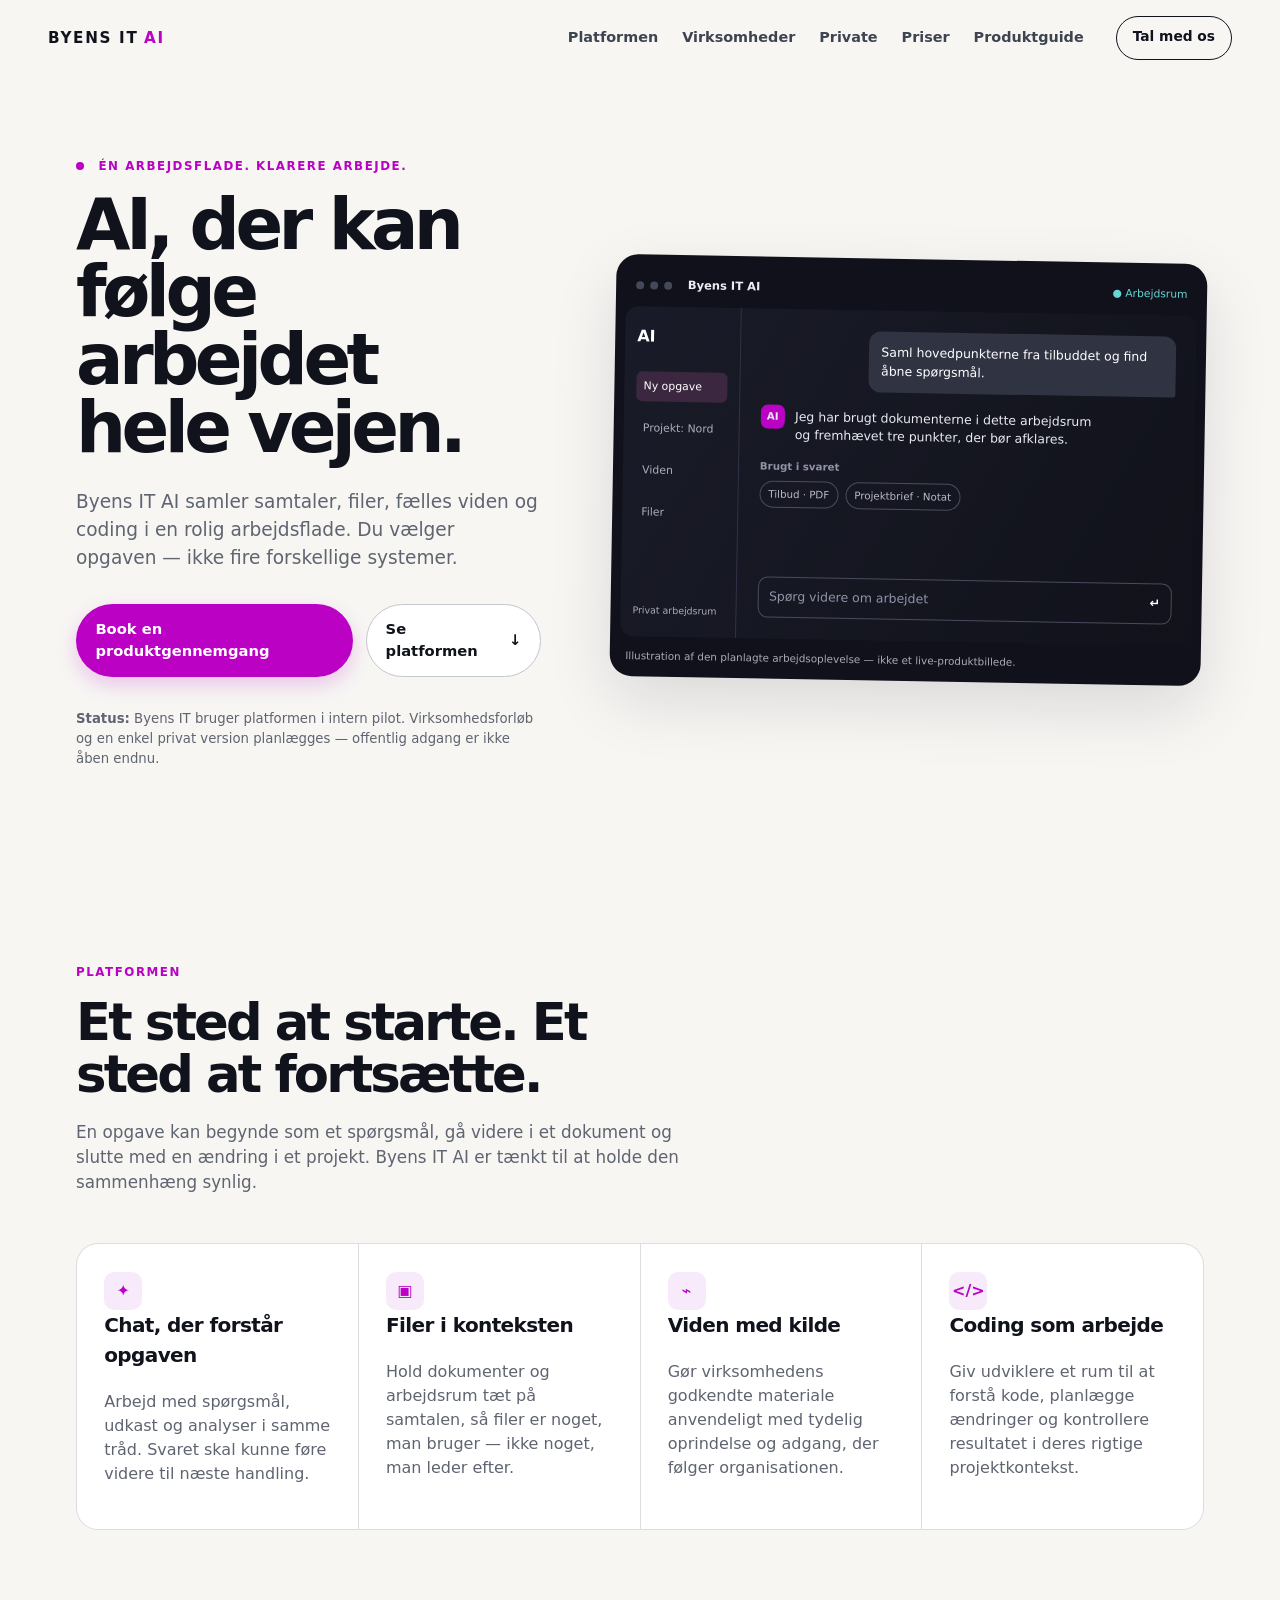
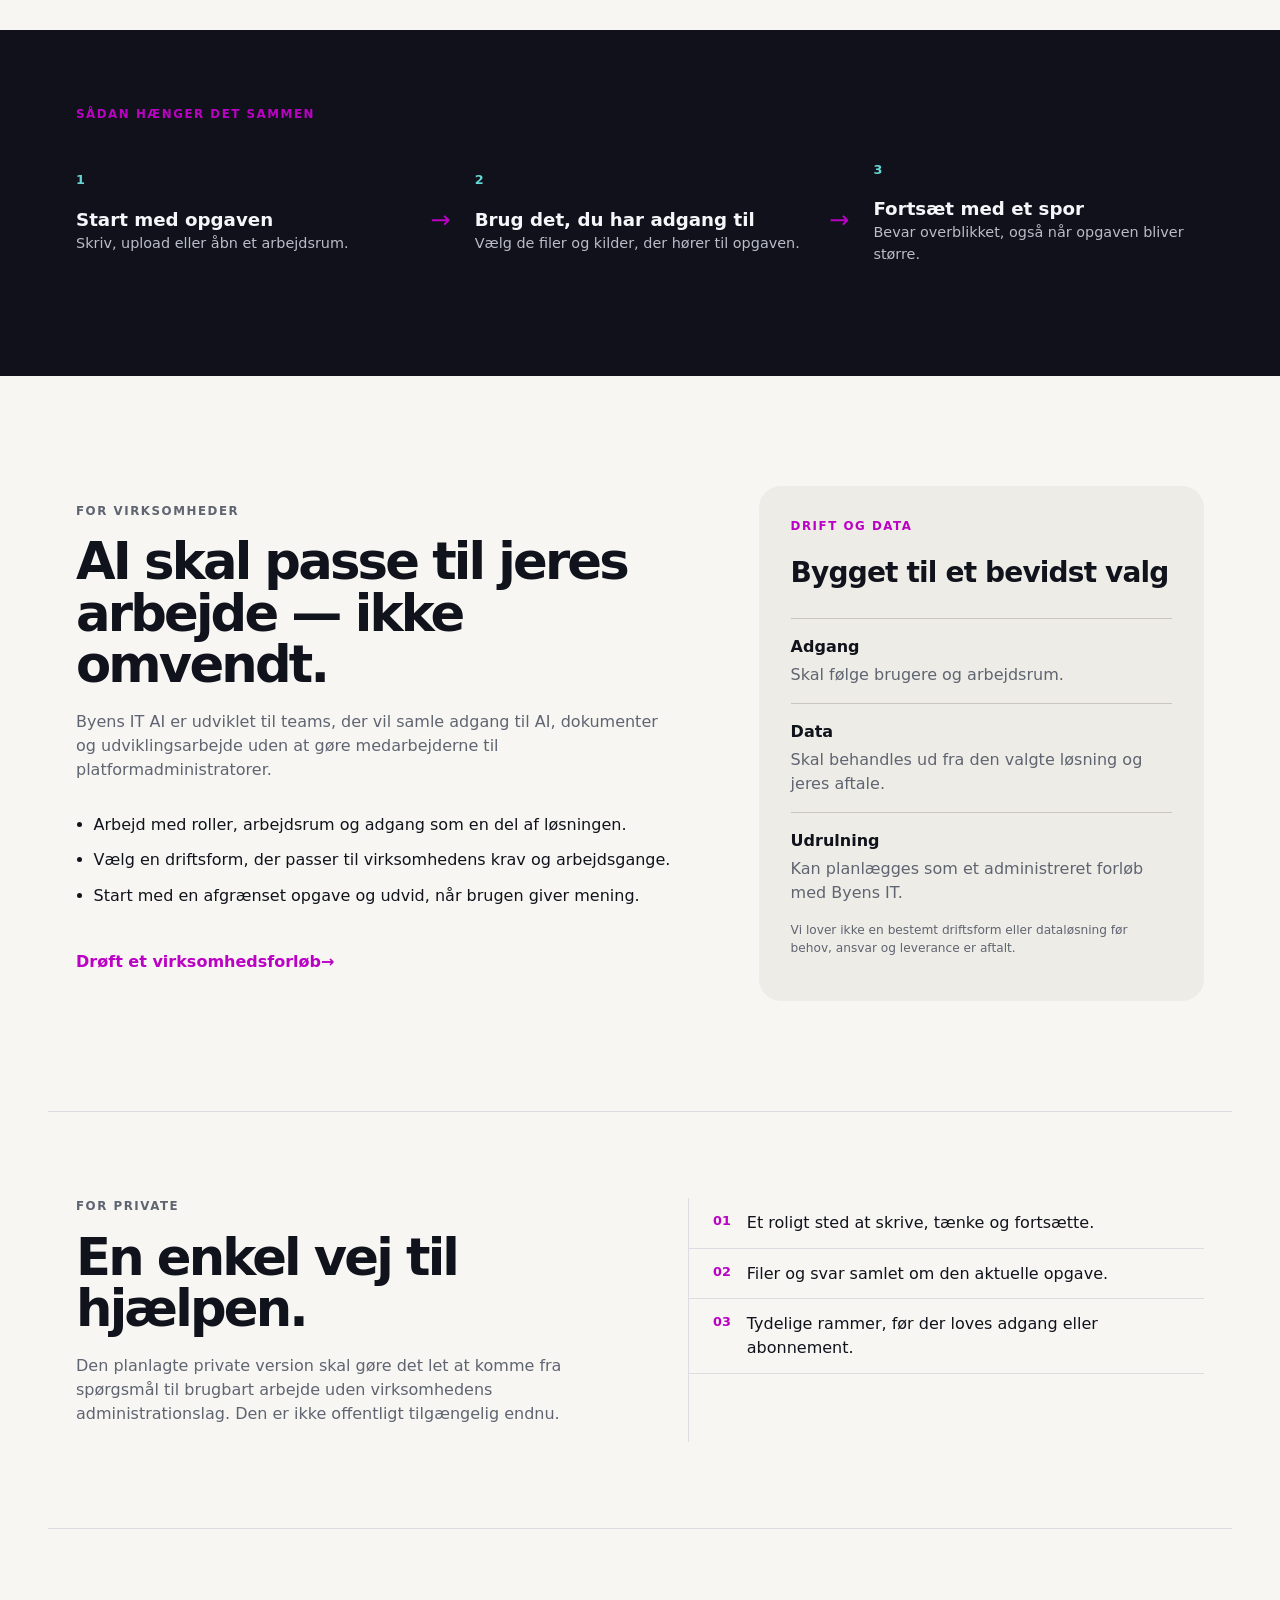
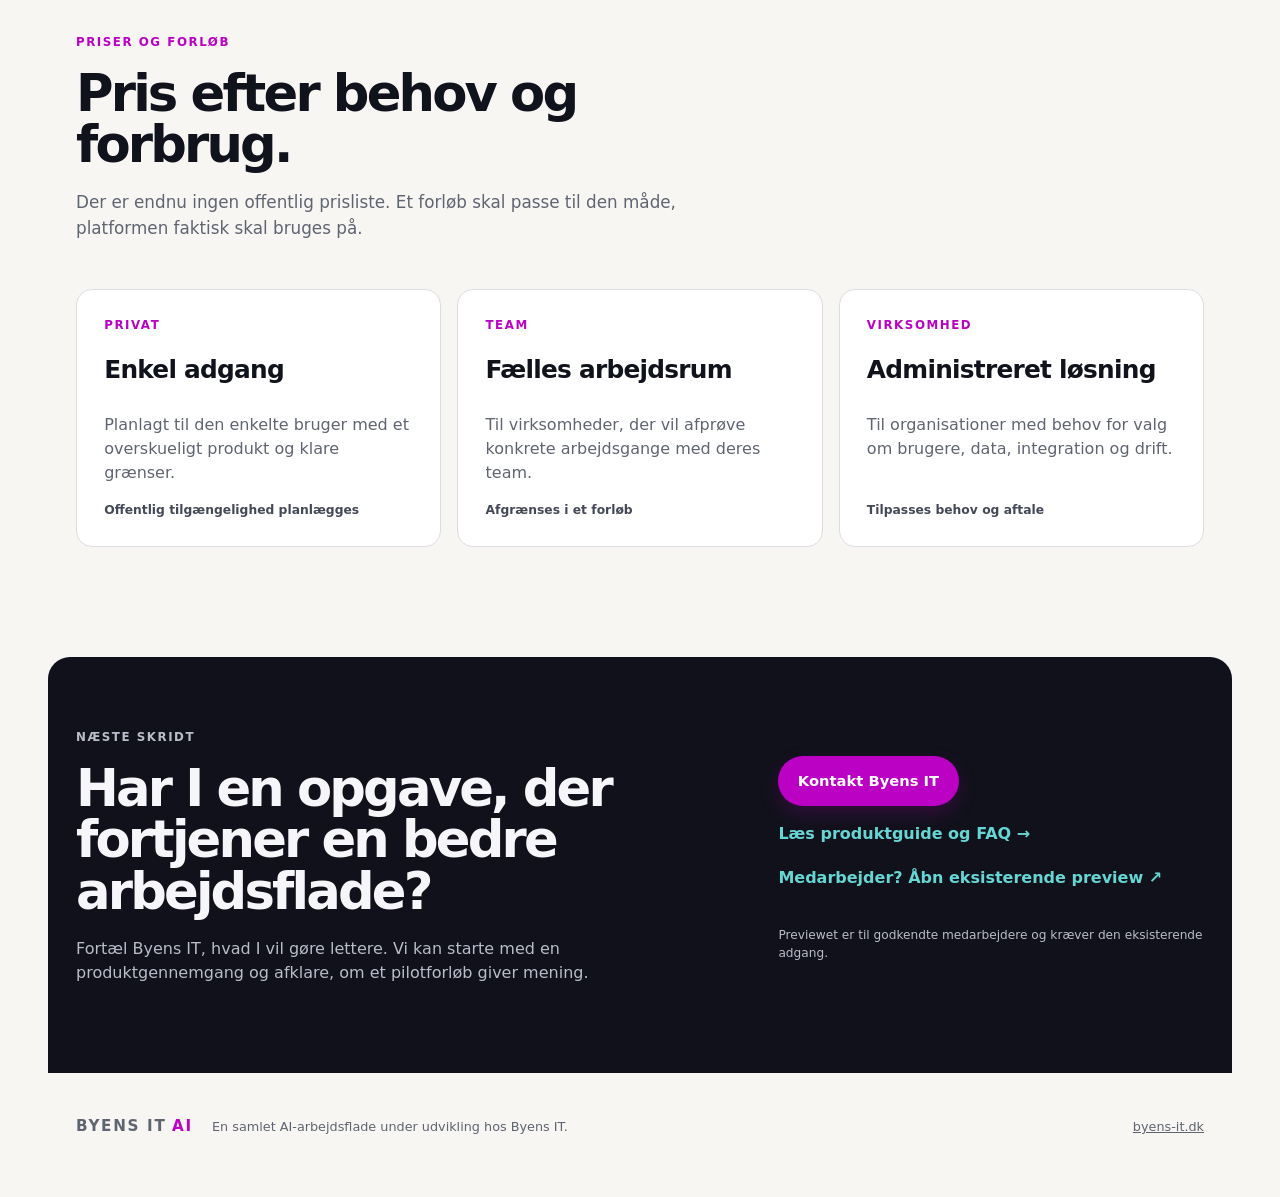
==== index.html @ c6c36b8c "Tilføj produktwebsite og offentlig dokumentation" ====
<!doctype html>
<html lang="da" class="no-js">
  <head>
    <meta charset="UTF-8">
    <meta name="viewport" content="width=device-width, initial-scale=1.0">
    <meta name="description" content="Byens IT AI samler chat, filer, viden og coding i én overskuelig arbejdsflade.">
    <title>Byens IT AI — arbejdsfladen for virksomhedens viden</title>
    <link rel="stylesheet" href="styles.css">
    <link rel="stylesheet" href="accessibility.css">
  </head>
  <body>
    <a class="skip-link" href="#indhold">Spring til indhold</a>
    <header class="site-header">
      <a class="brand" href="#top" aria-label="Byens IT AI forside"><span>BYENS IT</span><b>AI</b></a>
      <button class="menu-toggle" type="button" aria-expanded="false" aria-controls="navigation">Menu</button>
      <nav id="navigation" aria-label="Hovednavigation">
        <a href="#platform">Platformen</a>
        <a href="#for-virksomheder">Virksomheder</a>
        <a href="#for-private">Private</a>
        <a href="#priser">Priser</a>
        <a href="docs.html">Produktguide</a>
      </nav>
      <a class="header-action" href="#kontakt">Tal med os</a>
    </header>

    <main id="indhold">
      <section id="top" class="hero section-wrap">
        <div class="hero-copy">
          <p class="eyebrow"><span></span> Én arbejdsflade. Klarere arbejde.</p>
          <h1>AI, der kan følge arbejdet hele vejen.</h1>
          <p class="lede">Byens IT AI samler samtaler, filer, fælles viden og coding i en rolig arbejdsflade. Du vælger opgaven — ikke fire forskellige systemer.</p>
          <div class="hero-actions">
            <a class="button primary" href="#kontakt">Book en produktgennemgang</a>
            <a class="button secondary" href="#platform">Se platformen <span aria-hidden="true">↓</span></a>
          </div>
          <p class="availability"><strong>Status:</strong> Byens IT bruger platformen i intern pilot. Virksomhedsforløb og en enkel privat version planlægges — offentlig adgang er ikke åben endnu.</p>
        </div>
        <div class="workspace-illustration" aria-label="Illustration af Byens IT AI arbejdsfladen" role="img">
          <div class="window-bar"><span></span><span></span><span></span><b>Byens IT AI</b><i>● Arbejdsrum</i></div>
          <div class="workspace-body">
            <aside><strong>AI</strong><a class="active">Ny opgave</a><a>Projekt: Nord</a><a>Viden</a><a>Filer</a><small>Privat arbejdsrum</small></aside>
            <div class="conversation">
              <p class="prompt">Saml hovedpunkterne fra tilbuddet og find åbne spørgsmål.</p>
              <div class="answer"><span>AI</span><p>Jeg har brugt dokumenterne i dette arbejdsrum og fremhævet tre punkter, der bør afklares.</p></div>
              <div class="sources"><b>Brugt i svaret</b><a>Tilbud · PDF</a><a>Projektbrief · Notat</a></div>
              <div class="composer">Spørg videre om arbejdet <b>↵</b></div>
            </div>
          </div>
          <p class="illustration-label">Illustration af den planlagte arbejdsoplevelse — ikke et live-produktbillede.</p>
        </div>
      </section>

      <section id="platform" class="platform section-wrap">
        <div class="section-intro"><p class="eyebrow">Platformen</p><h2>Et sted at starte. Et sted at fortsætte.</h2><p>En opgave kan begynde som et spørgsmål, gå videre i et dokument og slutte med en ændring i et projekt. Byens IT AI er tænkt til at holde den sammenhæng synlig.</p></div>
        <div class="capability-grid">
          <article><span class="capability-icon" aria-hidden="true">✦</span><h3>Chat, der forstår opgaven</h3><p>Arbejd med spørgsmål, udkast og analyser i samme tråd. Svaret skal kunne føre videre til næste handling.</p></article>
          <article><span class="capability-icon" aria-hidden="true">▣</span><h3>Filer i konteksten</h3><p>Hold dokumenter og arbejdsrum tæt på samtalen, så filer er noget, man bruger — ikke noget, man leder efter.</p></article>
          <article><span class="capability-icon" aria-hidden="true">⌁</span><h3>Viden med kilde</h3><p>Gør virksomhedens godkendte materiale anvendeligt med tydelig oprindelse og adgang, der følger organisationen.</p></article>
          <article><span class="capability-icon" aria-hidden="true">&lt;/&gt;</span><h3>Coding som arbejde</h3><p>Giv udviklere et rum til at forstå kode, planlægge ændringer og kontrollere resultatet i deres rigtige projektkontekst.</p></article>
        </div>
      </section>

      <section class="flow-band"><div class="section-wrap"><p class="eyebrow">Sådan hænger det sammen</p><div class="flow"><div><b>1</b><strong>Start med opgaven</strong><p>Skriv, upload eller åbn et arbejdsrum.</p></div><span aria-hidden="true">→</span><div><b>2</b><strong>Brug det, du har adgang til</strong><p>Vælg de filer og kilder, der hører til opgaven.</p></div><span aria-hidden="true">→</span><div><b>3</b><strong>Fortsæt med et spor</strong><p>Bevar overblikket, også når opgaven bliver større.</p></div></div></div></section>

      <section id="for-virksomheder" class="audience section-wrap">
        <div class="audience-copy"><p class="eyebrow">For virksomheder</p><h2>AI skal passe til jeres arbejde — ikke omvendt.</h2><p>Byens IT AI er udviklet til teams, der vil samle adgang til AI, dokumenter og udviklingsarbejde uden at gøre medarbejderne til platformadministratorer.</p><ul><li>Arbejd med roller, arbejdsrum og adgang som en del af løsningen.</li><li>Vælg en driftsform, der passer til virksomhedens krav og arbejdsgange.</li><li>Start med en afgrænset opgave og udvid, når brugen giver mening.</li></ul><a class="text-link" href="#kontakt">Drøft et virksomhedsforløb <span aria-hidden="true">→</span></a></div>
        <aside class="deployment-card"><p class="card-label">Drift og data</p><h3>Bygget til et bevidst valg</h3><dl><div><dt>Adgang</dt><dd>Skal følge brugere og arbejdsrum.</dd></div><div><dt>Data</dt><dd>Skal behandles ud fra den valgte løsning og jeres aftale.</dd></div><div><dt>Udrulning</dt><dd>Kan planlægges som et administreret forløb med Byens IT.</dd></div></dl><p class="small-print">Vi lover ikke en bestemt driftsform eller dataløsning før behov, ansvar og leverance er aftalt.</p></aside>
      </section>

      <section id="for-private" class="consumer section-wrap"><div><p class="eyebrow">For private</p><h2>En enkel vej til hjælpen.</h2><p>Den planlagte private version skal gøre det let at komme fra spørgsmål til brugbart arbejde uden virksomhedens administrationslag. Den er ikke offentligt tilgængelig endnu.</p></div><div class="consumer-points"><div><b>01</b><p>Et roligt sted at skrive, tænke og fortsætte.</p></div><div><b>02</b><p>Filer og svar samlet om den aktuelle opgave.</p></div><div><b>03</b><p>Tydelige rammer, før der loves adgang eller abonnement.</p></div></div></section>

      <section id="priser" class="pricing section-wrap"><div class="section-intro"><p class="eyebrow">Priser og forløb</p><h2>Pris efter behov og forbrug.</h2><p>Der er endnu ingen offentlig prisliste. Et forløb skal passe til den måde, platformen faktisk skal bruges på.</p></div><div class="price-grid"><article><p class="card-label">Privat</p><h3>Enkel adgang</h3><p>Planlagt til den enkelte bruger med et overskueligt produkt og klare grænser.</p><span>Offentlig tilgængelighed planlægges</span></article><article><p class="card-label">Team</p><h3>Fælles arbejdsrum</h3><p>Til virksomheder, der vil afprøve konkrete arbejdsgange med deres team.</p><span>Afgrænses i et forløb</span></article><article><p class="card-label">Virksomhed</p><h3>Administreret løsning</h3><p>Til organisationer med behov for valg om brugere, data, integration og drift.</p><span>Tilpasses behov og aftale</span></article></div></section>

      <section id="kontakt" class="contact section-wrap"><div><p class="eyebrow">Næste skridt</p><h2>Har I en opgave, der fortjener en bedre arbejdsflade?</h2><p>Fortæl Byens IT, hvad I vil gøre lettere. Vi kan starte med en produktgennemgang og afklare, om et pilotforløb giver mening.</p></div><div class="contact-actions"><a class="button primary" href="https://www.byens-it.dk/kontakt/">Kontakt Byens IT</a><a class="text-link" href="docs.html">Læs produktguide og FAQ <span aria-hidden="true">→</span></a><a class="text-link" href="https://ai.byens-it.dk/v2/" rel="noreferrer">Medarbejder? Åbn eksisterende preview <span aria-hidden="true">↗</span></a><p>Previewet er til godkendte medarbejdere og kræver den eksisterende adgang.</p></div></section>
    </main>
    <footer><a class="brand" href="#top"><span>BYENS IT</span><b>AI</b></a><p>En samlet AI-arbejdsflade under udvikling hos Byens IT.</p><a href="https://byens-it.dk">byens-it.dk</a></footer>
    <script src="app.js"></script>
  </body>
</html>
---- styles.css ----
:root{--ink:#10131c;--paper:#f7f6f3;--panel:#fff;--muted:#5f6471;--line:#dcdde1;--night:#10111a;--night-soft:#1a1c29;--magenta:#ba01c4;--cyan:#66d6d4;--radius:22px;--shadow:0 24px 65px rgba(19,20,31,.12)}*{box-sizing:border-box}html{scroll-behavior:smooth}body{margin:0;background:var(--paper);color:var(--ink);font-family:Inter,ui-sans-serif,system-ui,-apple-system,BlinkMacSystemFont,"Segoe UI",sans-serif;line-height:1.5}a{color:inherit;text-decoration:none}a:focus-visible,button:focus-visible{outline:3px solid var(--magenta);outline-offset:4px}.skip-link{position:fixed;top:-5rem;left:1rem;background:#fff;padding:.7rem 1rem;z-index:10}.skip-link:focus{top:1rem}.site-header{height:76px;display:flex;align-items:center;gap:2rem;max-width:1240px;margin:auto;padding:0 28px}.brand{font-size:.95rem;letter-spacing:.11em;font-weight:800;white-space:nowrap}.brand b{color:var(--magenta);margin-left:.35rem}nav{display:flex;gap:1.5rem;margin-left:auto;font-size:.9rem;font-weight:650}nav a{color:#3e4350}nav a:hover,.text-link:hover{color:var(--magenta)}.header-action{border:1px solid var(--ink);border-radius:99px;padding:.55rem 1rem;font-size:.86rem;font-weight:700}.menu-toggle{display:none}.section-wrap{max-width:1184px;margin:0 auto;padding-left:28px;padding-right:28px}.hero{display:grid;grid-template-columns:minmax(0,.88fr) minmax(400px,1.12fr);gap:4.5rem;align-items:center;padding-top:82px;padding-bottom:94px}.eyebrow,.card-label{font-size:.74rem;font-weight:800;letter-spacing:.13em;text-transform:uppercase;color:var(--magenta);margin:0 0 1rem}.eyebrow span{display:inline-block;background:var(--magenta);width:8px;height:8px;border-radius:50%;margin-right:.55rem}h1,h2,h3,p{margin-top:0}h1{font-size:clamp(3rem,5.5vw,5.6rem);line-height:.96;letter-spacing:-.065em;margin-bottom:1.65rem}h2{font-size:clamp(2.25rem,4vw,3.8rem);line-height:1;letter-spacing:-.055em;margin-bottom:1.25rem}h3{font-size:1.25rem;letter-spacing:-.03em}.lede{font-size:1.16rem;max-width:38rem;color:var(--muted)}.hero-actions{display:flex;gap:.8rem;align-items:center;margin:2rem 0}.button{display:inline-flex;align-items:center;justify-content:center;gap:.6rem;border-radius:99px;padding:.83rem 1.15rem;font-weight:750;font-size:.92rem;border:1px solid transparent}.button.primary{background:var(--magenta);color:#fff;box-shadow:0 8px 20px rgba(186,1,196,.2)}.button.primary:hover{background:#9700a0}.button.secondary{border-color:#c4c6cd;background:#fff}.availability{font-size:.83rem;color:var(--muted);max-width:39rem}.workspace-illustration{background:var(--night);border-radius:var(--radius);padding:10px;box-shadow:var(--shadow);color:#e9eaf0;transform:rotate(1deg)}.window-bar{height:42px;display:flex;align-items:center;gap:6px;padding:0 10px;color:#9da1b4;font-size:.72rem}.window-bar span{width:8px;height:8px;border-radius:50%;background:#44485b}.window-bar b{margin-left:.6rem;color:#ececf2}.window-bar i{font-style:normal;margin-left:auto;font-size:.67rem;color:var(--cyan)}.workspace-body{display:grid;grid-template-columns:116px 1fr;min-height:330px;background:linear-gradient(120deg,#191b28,#11121a);border-radius:13px;overflow:hidden}.workspace-body aside{padding:1.15rem .75rem;border-right:1px solid #303346;display:flex;flex-direction:column;gap:.7rem;font-size:.68rem;color:#a9adbd}.workspace-body aside strong{font-size:1rem;color:#fff;margin-bottom:.7rem}.workspace-body aside a{padding:.45rem;border-radius:6px}.workspace-body aside .active{background:#3b2740;color:#fff}.workspace-body aside small{margin-top:auto;font-size:.59rem}.conversation{padding:1.3rem;display:flex;flex-direction:column;gap:.85rem;font-size:.78rem}.prompt{align-self:flex-end;max-width:74%;background:#303342;border-radius:12px 12px 3px 12px;padding:.75rem;color:#fff;margin:0}.answer{display:flex;gap:.65rem;max-width:83%}.answer span{width:24px;height:24px;flex:none;display:grid;place-items:center;background:var(--magenta);border-radius:7px;font-size:.64rem;font-weight:800}.answer p{margin:0;padding-top:.18rem}.sources{display:flex;flex-wrap:wrap;gap:.45rem;font-size:.64rem;color:#b7baca}.sources b{width:100%;color:#8f94a7}.sources a{border:1px solid #494d60;border-radius:99px;padding:.3rem .5rem}.composer{margin-top:auto;border:1px solid #484b5d;border-radius:10px;padding:.65rem;color:#8f94a7}.composer b{float:right;color:#fff}.illustration-label{font-size:.65rem;color:#a8abb9;margin:.75rem .35rem .15rem}.platform{padding-top:88px;padding-bottom:100px}.section-intro{max-width:630px}.section-intro>p:last-child{color:var(--muted);font-size:1.05rem}.capability-grid{display:grid;grid-template-columns:repeat(4,1fr);gap:1px;background:var(--line);border:1px solid var(--line);border-radius:var(--radius);overflow:hidden;margin-top:3rem}.capability-grid article{background:var(--panel);padding:1.7rem;min-height:230px}.capability-grid p,.audience-copy>p,.consumer p,.contact p{color:var(--muted)}.capability-icon{display:grid;place-items:center;width:38px;height:38px;border-radius:10px;background:#f7eafb;color:var(--magenta);font-weight:800}.flow-band{background:var(--night);color:#f6f6fa;padding:76px 0}.flow{display:grid;grid-template-columns:1fr auto 1fr auto 1fr;gap:1.5rem;align-items:center}.flow div{padding:1.25rem 0}.flow b{display:block;color:var(--cyan);font-size:.8rem;margin-bottom:1rem}.flow strong{font-size:1.14rem}.flow p{color:#b9bdca;font-size:.9rem}.flow>span{color:var(--magenta);font-size:1.5rem}.audience{padding-top:110px;padding-bottom:110px;display:grid;grid-template-columns:1.15fr .85fr;gap:5rem;align-items:center}.audience-copy ul{padding-left:1.1rem;margin:1.6rem 0 1.7rem}.audience-copy li{padding:.35rem 0}.text-link{font-weight:800;color:var(--magenta)}.deployment-card{background:#eeece7;border-radius:var(--radius);padding:2rem}.deployment-card h3{font-size:1.75rem;margin-bottom:1.5rem}.deployment-card dl{margin:0}.deployment-card dl div{border-top:1px solid #c9c6bf;padding:1rem 0}.deployment-card dt{font-weight:800}.deployment-card dd{margin:.25rem 0 0;color:var(--muted)}.small-print{font-size:.76rem;color:var(--muted)}.consumer{border-top:1px solid var(--line);border-bottom:1px solid var(--line);padding-top:86px;padding-bottom:86px;display:grid;grid-template-columns:1fr 1fr;gap:6rem}.consumer-points{border-left:1px solid var(--line)}.consumer-points div{display:flex;gap:1rem;padding:.8rem 0 .8rem 1.5rem;border-bottom:1px solid var(--line)}.consumer-points b{color:var(--magenta);font-size:.8rem}.consumer-points p{margin:0;color:var(--ink)}.pricing{padding-top:105px;padding-bottom:110px}.price-grid{display:grid;grid-template-columns:repeat(3,1fr);gap:1rem;margin-top:3rem}.price-grid article{background:#fff;border:1px solid var(--line);border-radius:16px;padding:1.7rem;min-height:224px;display:flex;flex-direction:column}.price-grid h3{font-size:1.55rem}.price-grid p:not(.card-label){color:var(--muted)}.price-grid span{font-size:.77rem;font-weight:750;margin-top:auto;color:#444957}.contact{background:var(--night);border-radius:var(--radius) var(--radius) 0 0;color:#f5f5fa;padding-top:72px;padding-bottom:72px;display:grid;grid-template-columns:1.2fr .8fr;gap:4rem}.contact p{color:#b9bdca}.contact .button{margin-bottom:1rem}.contact-actions{align-self:center}.contact-actions .text-link{display:block;color:var(--cyan)}.contact-actions p{font-size:.76rem;margin-top:1rem}footer{max-width:1184px;margin:auto;padding:2rem 28px 3rem;display:flex;gap:1.2rem;align-items:center;color:var(--muted);font-size:.8rem}footer p{margin:0}footer>a:last-child{margin-left:auto;text-decoration:underline}@media(max-width:850px){.site-header{height:66px;padding:0 20px;gap:1rem;position:relative}.menu-toggle{display:block;margin-left:auto;background:transparent;border:1px solid #c5c6ce;border-radius:99px;padding:.45rem .8rem;font:inherit;font-size:.82rem}nav{display:none;position:absolute;left:20px;right:20px;top:58px;padding:1rem;background:#fff;border:1px solid var(--line);border-radius:14px;box-shadow:var(--shadow);z-index:4;flex-direction:column;gap:.8rem}nav.open{display:flex}.header-action{display:none}.section-wrap{padding-left:20px;padding-right:20px}.hero{grid-template-columns:1fr;gap:2.3rem;padding-top:56px;padding-bottom:65px}.workspace-illustration{transform:none}.capability-grid{grid-template-columns:repeat(2,1fr)}.audience,.consumer,.contact{grid-template-columns:1fr;gap:2.5rem}.flow{grid-template-columns:1fr;gap:.2rem}.flow>span{transform:rotate(90deg);margin-left:1rem}.consumer-points{border-left:0;border-top:1px solid var(--line)}.consumer-points div{padding-left:0}.contact{margin-left:0;margin-right:0;border-radius:0;padding-left:20px;padding-right:20px}.price-grid{grid-template-columns:1fr}.workspace-body{min-height:300px}}@media(max-width:430px){h1{font-size:3.1rem}.hero-actions{flex-direction:column;align-items:stretch}.button{min-height:46px}.capability-grid{grid-template-columns:1fr}.workspace-body{grid-template-columns:82px 1fr}.workspace-body aside{font-size:.58rem;padding:.9rem .45rem}.conversation{padding:1rem;font-size:.68rem}.flow-band{padding:58px 0}footer{flex-wrap:wrap;padding-left:20px;padding-right:20px}footer>a:last-child{margin-left:0}}
.docs-hero{max-width:790px;padding-top:74px;padding-bottom:62px}.docs-hero .lede{max-width:680px}.docs-grid{display:grid;grid-template-columns:minmax(0,1fr) 290px;gap:4rem;padding-bottom:92px}.docs-main{display:grid;gap:2.7rem}.docs-main section{border-top:1px solid var(--line);padding-top:1.8rem}.docs-main h2{font-size:clamp(1.8rem,3vw,2.7rem);letter-spacing:-.045em}.docs-main p,.docs-main li,.docs-main dd{color:var(--muted)}.docs-main ul{padding-left:1.2rem}.docs-main li{padding:.3rem 0}.docs-sidebar{align-self:start;position:sticky;top:1rem;padding:1.4rem;border:1px solid var(--line);border-radius:16px;background:#fff}.docs-sidebar h2{font-size:1.05rem;letter-spacing:-.02em}.docs-sidebar a{display:block;padding:.35rem 0;color:#414653;font-size:.9rem}.docs-sidebar a:hover{color:var(--magenta)}.docs-facts{display:grid;grid-template-columns:repeat(2,minmax(0,1fr));gap:1px;background:var(--line);border:1px solid var(--line);border-radius:14px;overflow:hidden}.docs-facts div{padding:1.15rem;background:#fff}.docs-facts dt{font-size:.75rem;font-weight:800;text-transform:uppercase;letter-spacing:.09em;color:var(--magenta)}.docs-facts dd{margin:.4rem 0 0}.faq{display:grid;gap:.7rem}.faq details{border:1px solid var(--line);border-radius:12px;background:#fff;padding:0 1rem}.faq summary{min-height:52px;display:flex;align-items:center;cursor:pointer;font-weight:750}.faq details p{padding-bottom:1rem;margin:0}.status-note{border-left:4px solid var(--magenta);padding:1rem 1.1rem;background:#faeffb;color:#3f2842}.status-note p{margin:0;color:#3f2842}.back-link{font-size:.9rem;font-weight:800;color:var(--magenta)}
@media(max-width:850px){.no-js .menu-toggle{display:none}.no-js nav{display:flex;position:static;margin-left:auto;padding:0;border:0;border-radius:0;box-shadow:none;background:transparent;flex-direction:row;gap:.75rem;font-size:.78rem}.docs-grid{grid-template-columns:1fr;gap:2.5rem}.docs-sidebar{position:static;order:-1}}@media(max-width:430px){.docs-facts{grid-template-columns:1fr}}
@media(max-width:850px){.no-js .site-header{height:auto;min-height:66px;flex-wrap:wrap;padding-block:10px}.no-js nav{position:static;order:3;width:100%;margin-left:0;padding:.25rem 0;flex-direction:column;gap:.55rem}}
---- accessibility.css ----
.site-header .brand,
nav a,
.text-link,
footer a {
  display: inline-flex;
  align-items: center;
  min-height: 44px;
}

.header-action {
  min-height: 44px;
}
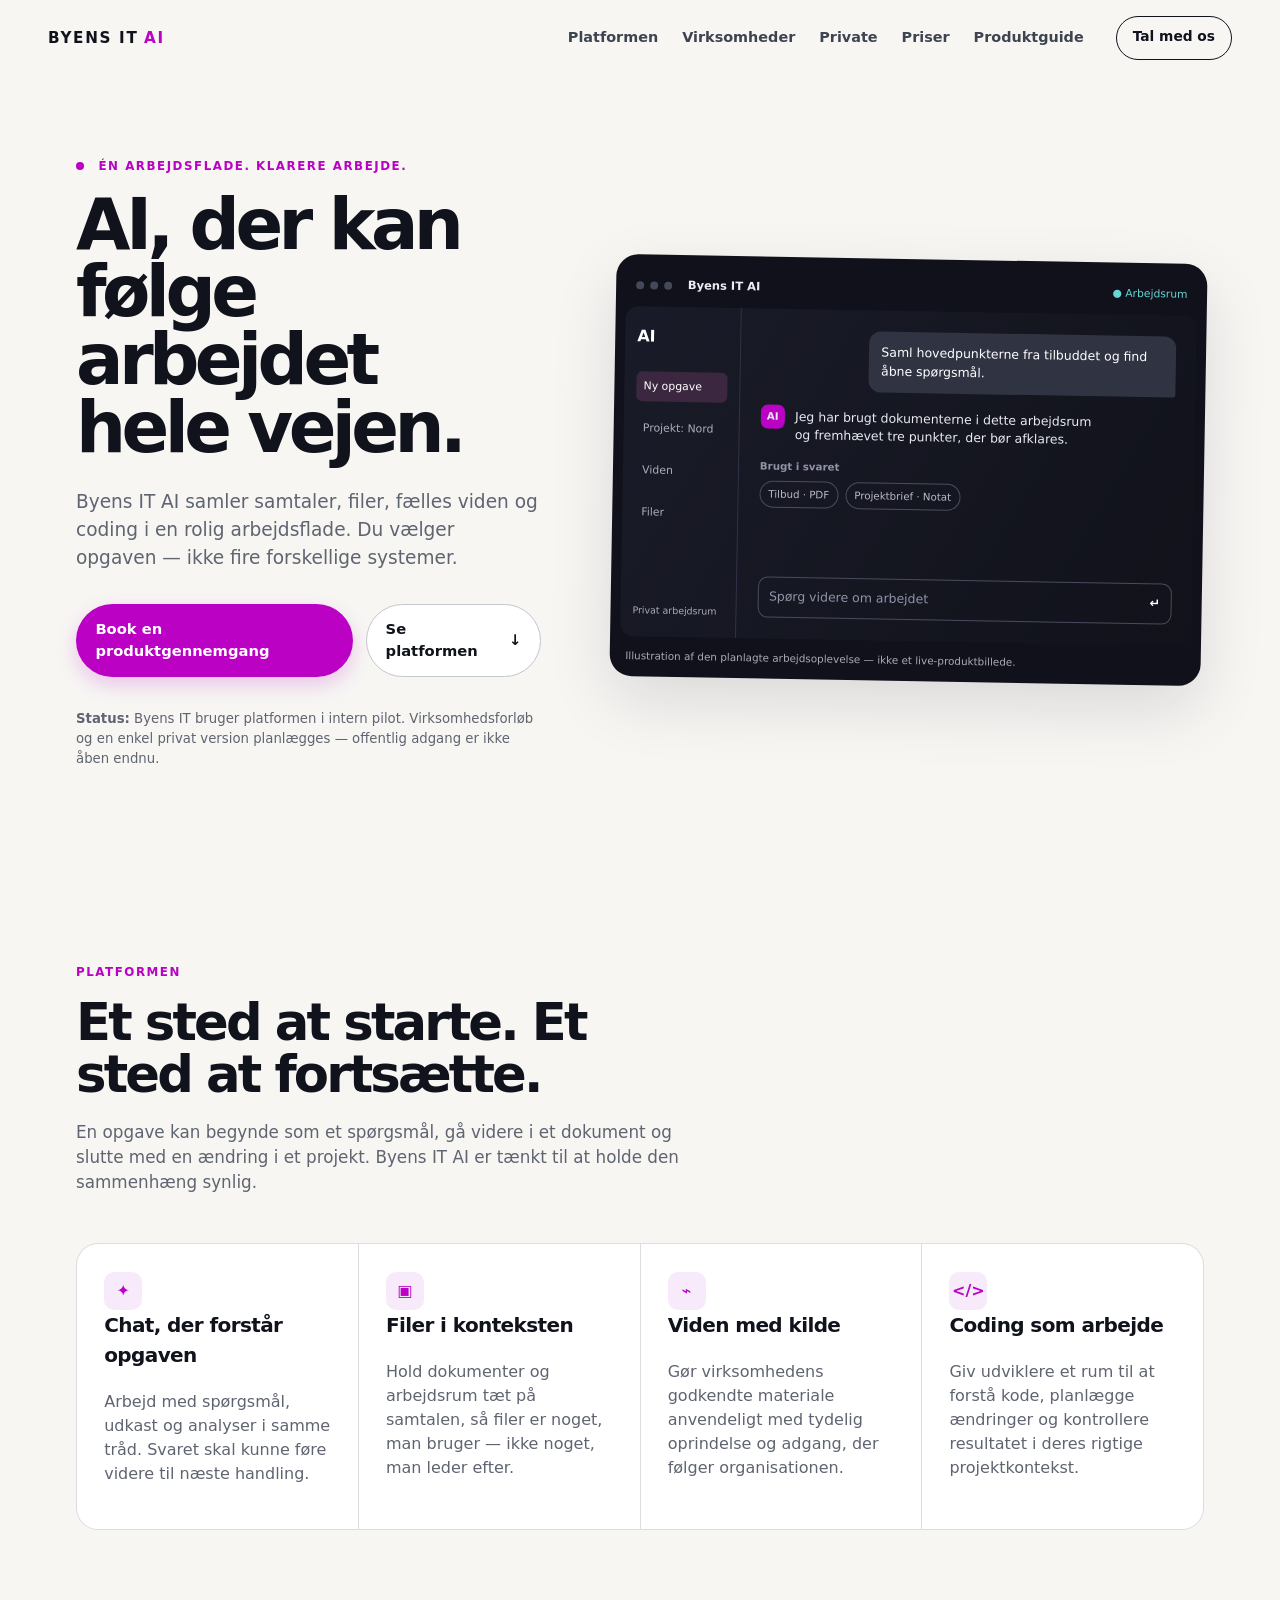
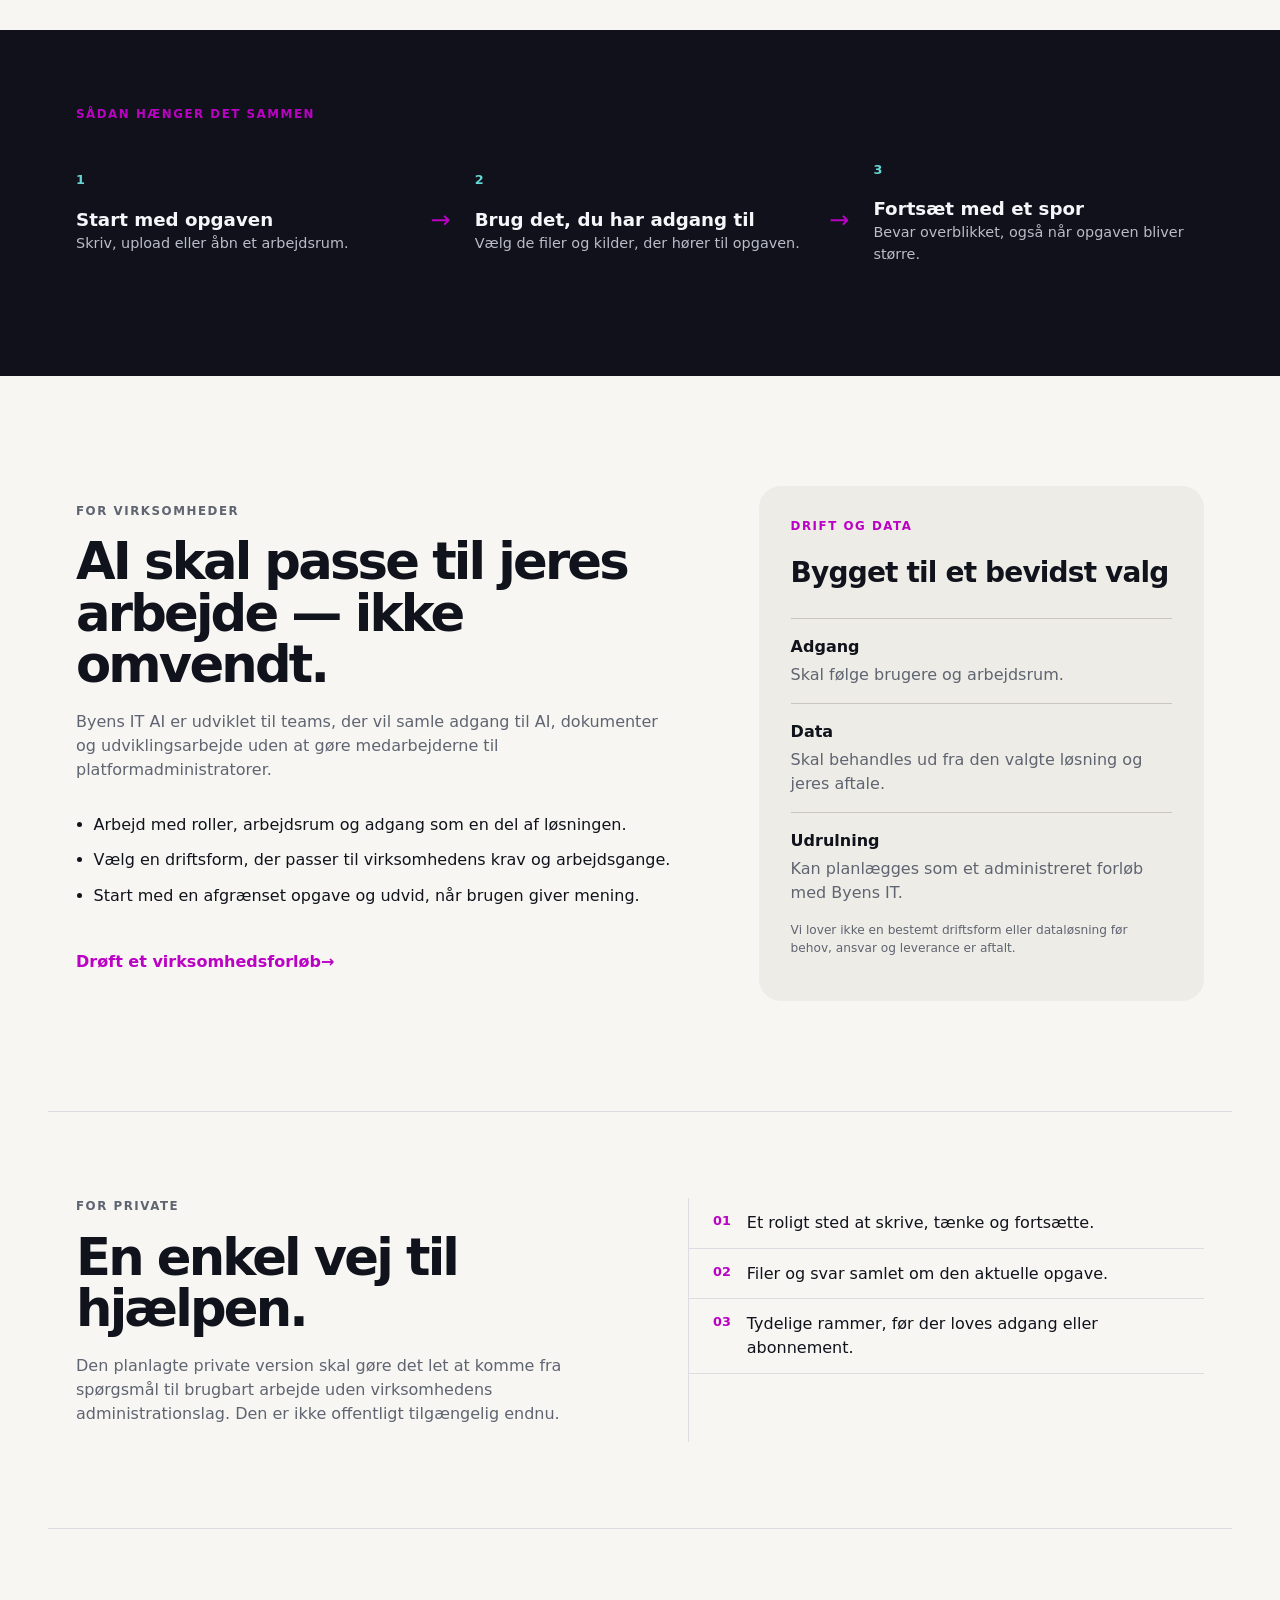
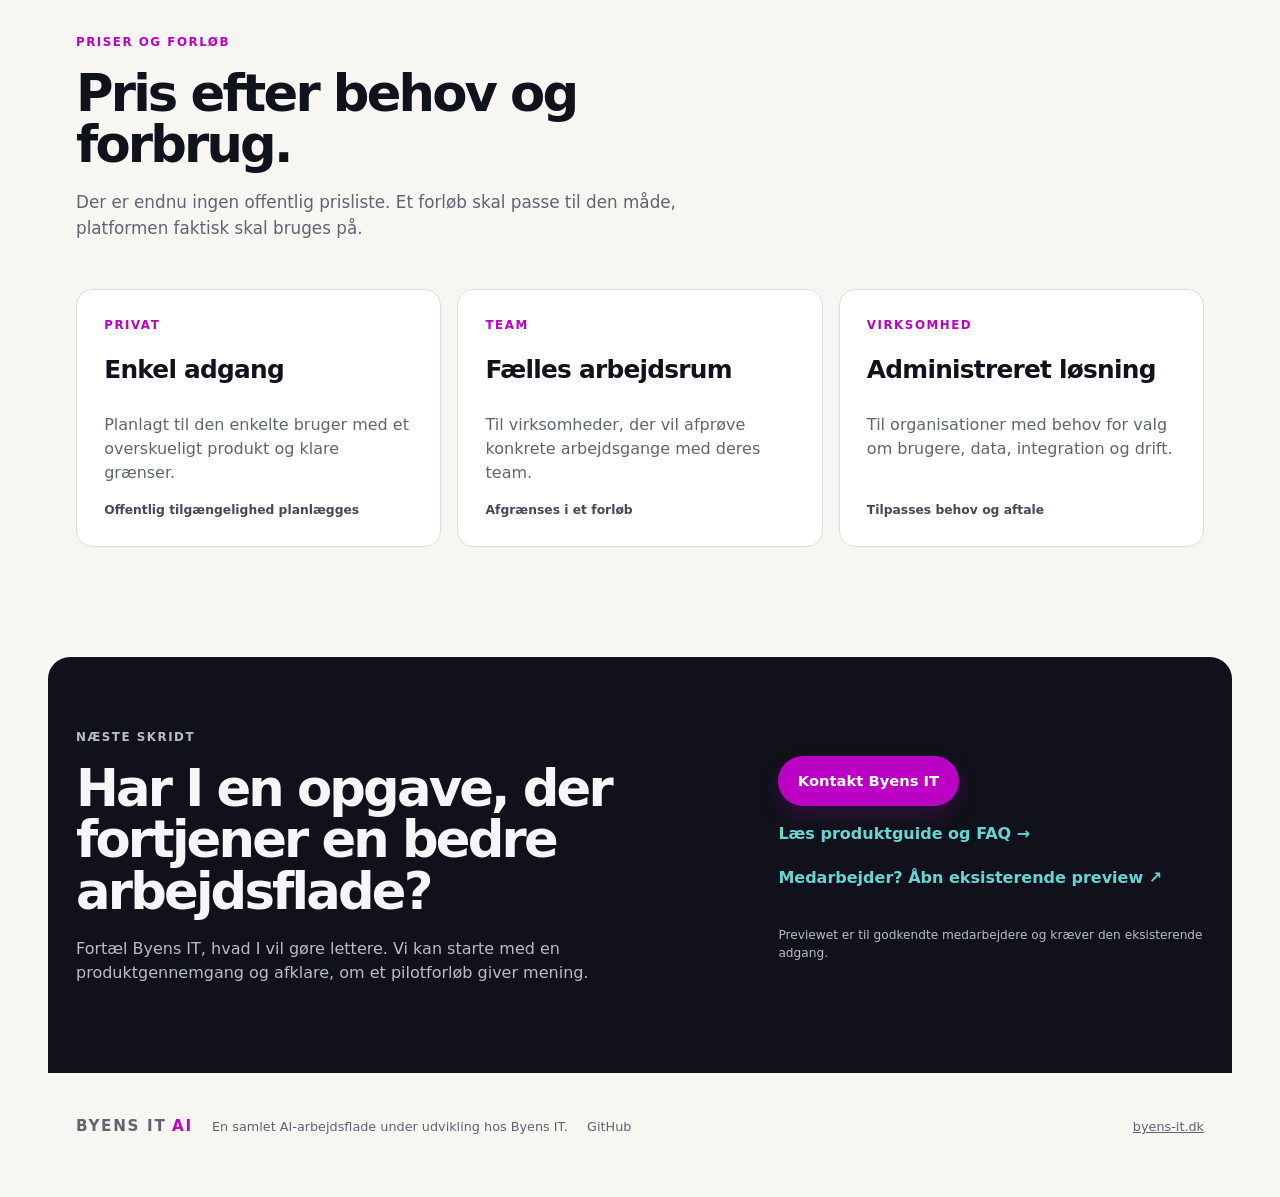
==== commit 3c6eb410: "Forbind website og GitHub-produktrepo" ====
--- a/index.html
+++ b/index.html
@@ -73,7 +73,7 @@
 
       <section id="kontakt" class="contact section-wrap"><div><p class="eyebrow">Næste skridt</p><h2>Har I en opgave, der fortjener en bedre arbejdsflade?</h2><p>Fortæl Byens IT, hvad I vil gøre lettere. Vi kan starte med en produktgennemgang og afklare, om et pilotforløb giver mening.</p></div><div class="contact-actions"><a class="button primary" href="https://www.byens-it.dk/kontakt/">Kontakt Byens IT</a><a class="text-link" href="docs.html">Læs produktguide og FAQ <span aria-hidden="true">→</span></a><a class="text-link" href="https://ai.byens-it.dk/v2/" rel="noreferrer">Medarbejder? Åbn eksisterende preview <span aria-hidden="true">↗</span></a><p>Previewet er til godkendte medarbejdere og kræver den eksisterende adgang.</p></div></section>
     </main>
-    <footer><a class="brand" href="#top"><span>BYENS IT</span><b>AI</b></a><p>En samlet AI-arbejdsflade under udvikling hos Byens IT.</p><a href="https://byens-it.dk">byens-it.dk</a></footer>
+    <footer><a class="brand" href="#top"><span>BYENS IT</span><b>AI</b></a><p>En samlet AI-arbejdsflade under udvikling hos Byens IT.</p><a href="https://github.com/byensitmagnus/byens-it-ai-platform">GitHub</a><a href="https://byens-it.dk">byens-it.dk</a></footer>
     <script src="app.js"></script>
   </body>
 </html>
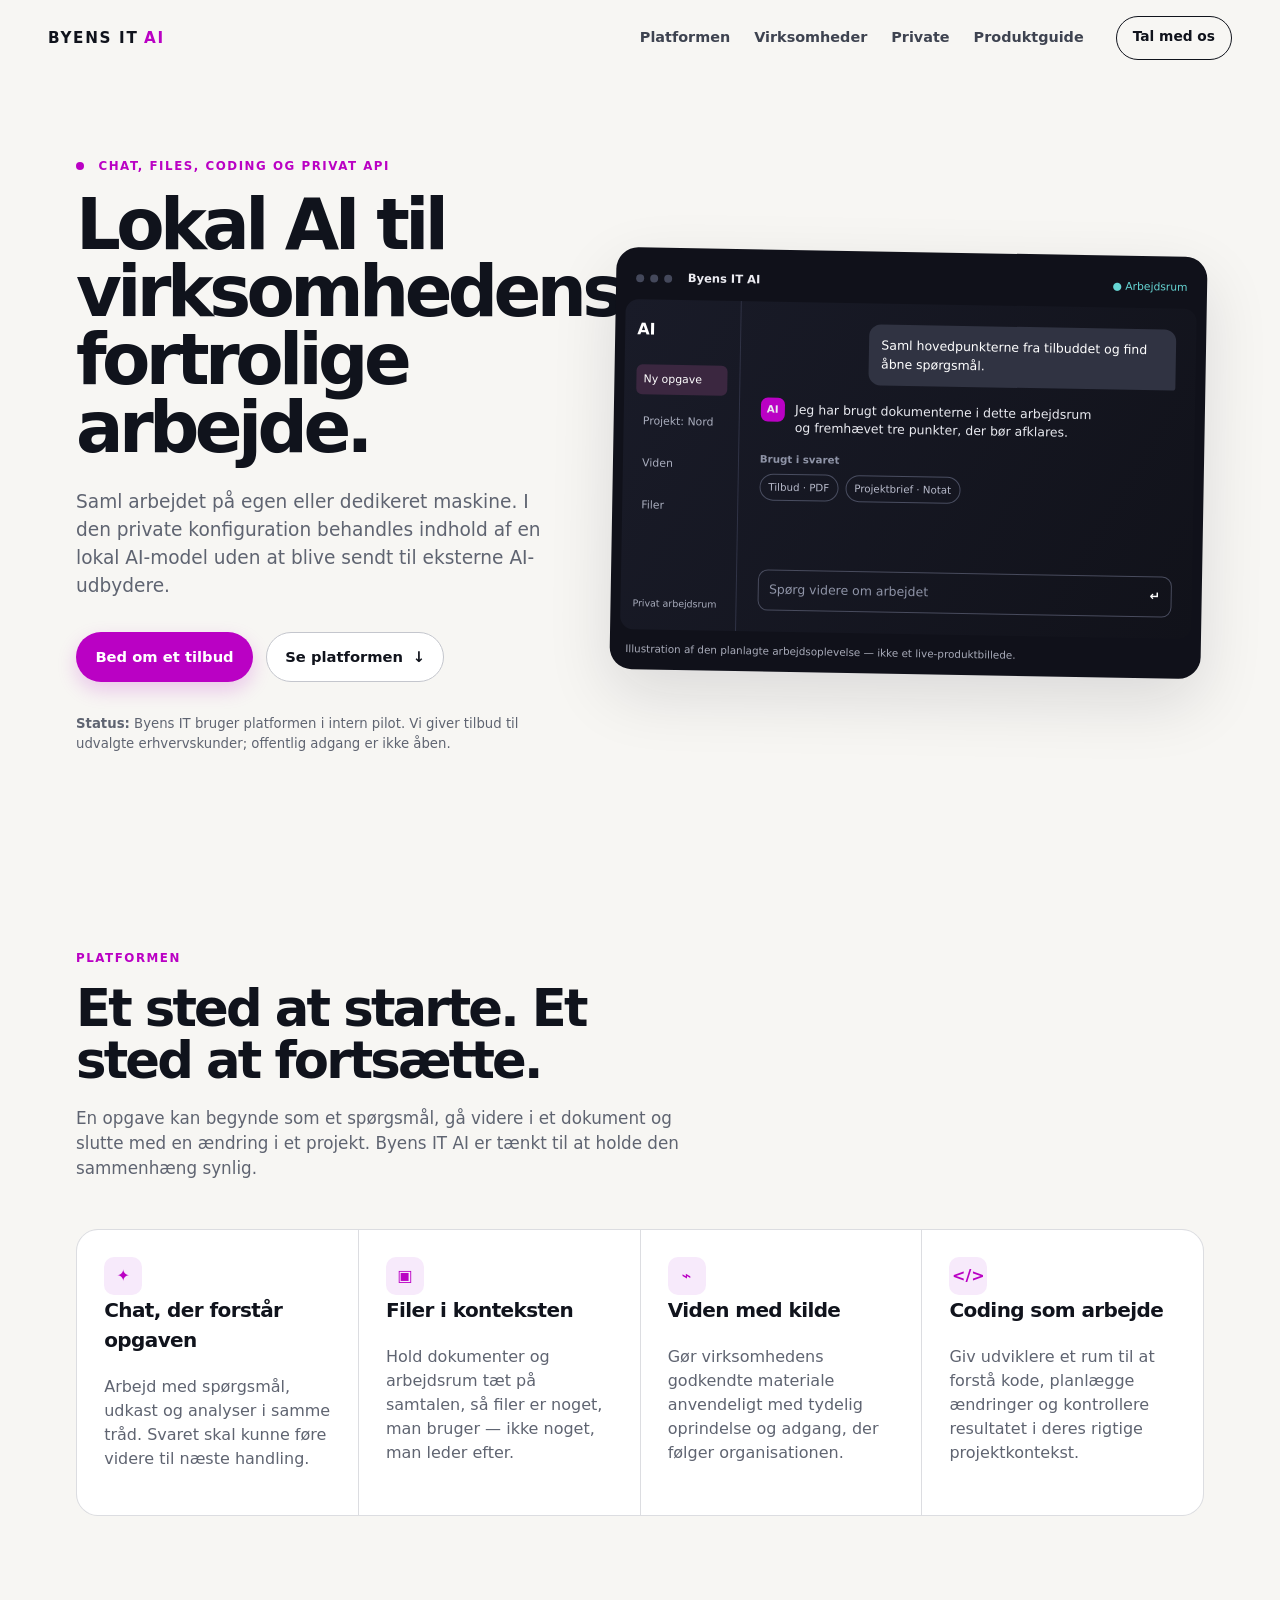
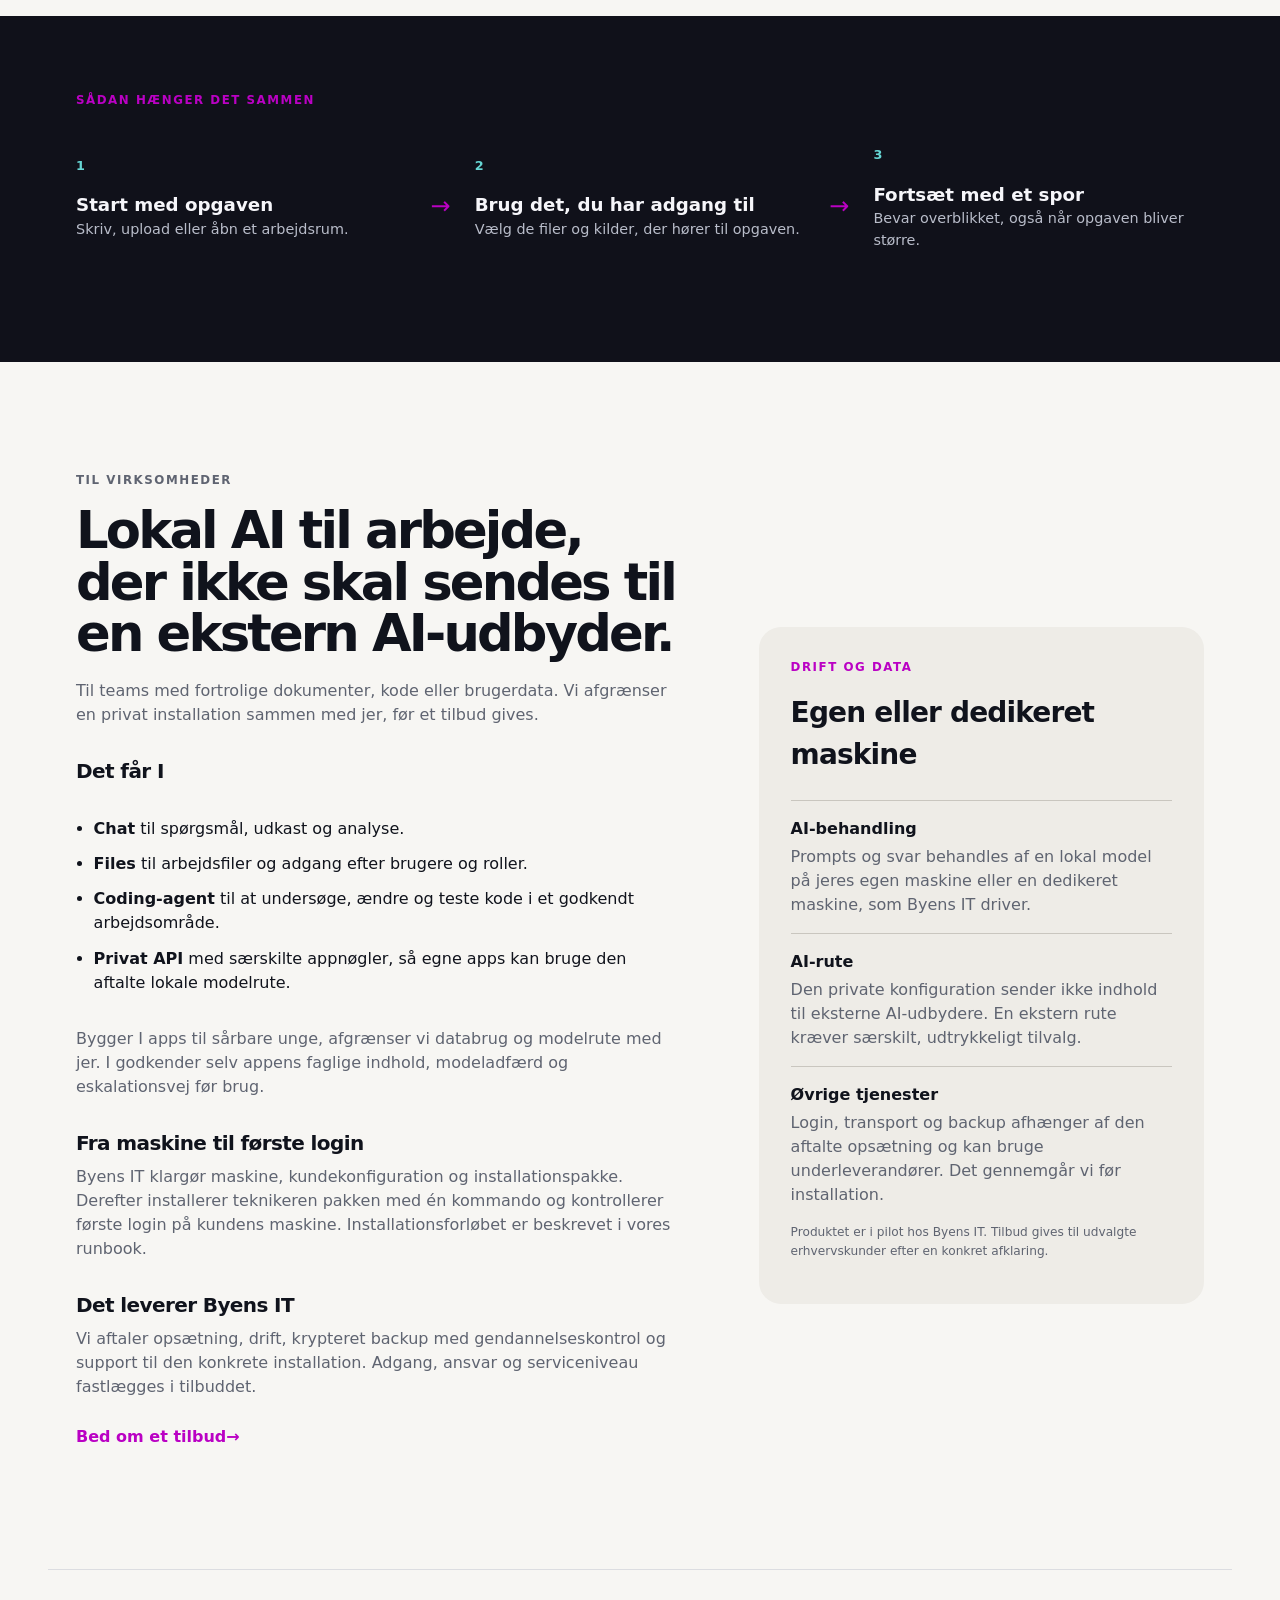
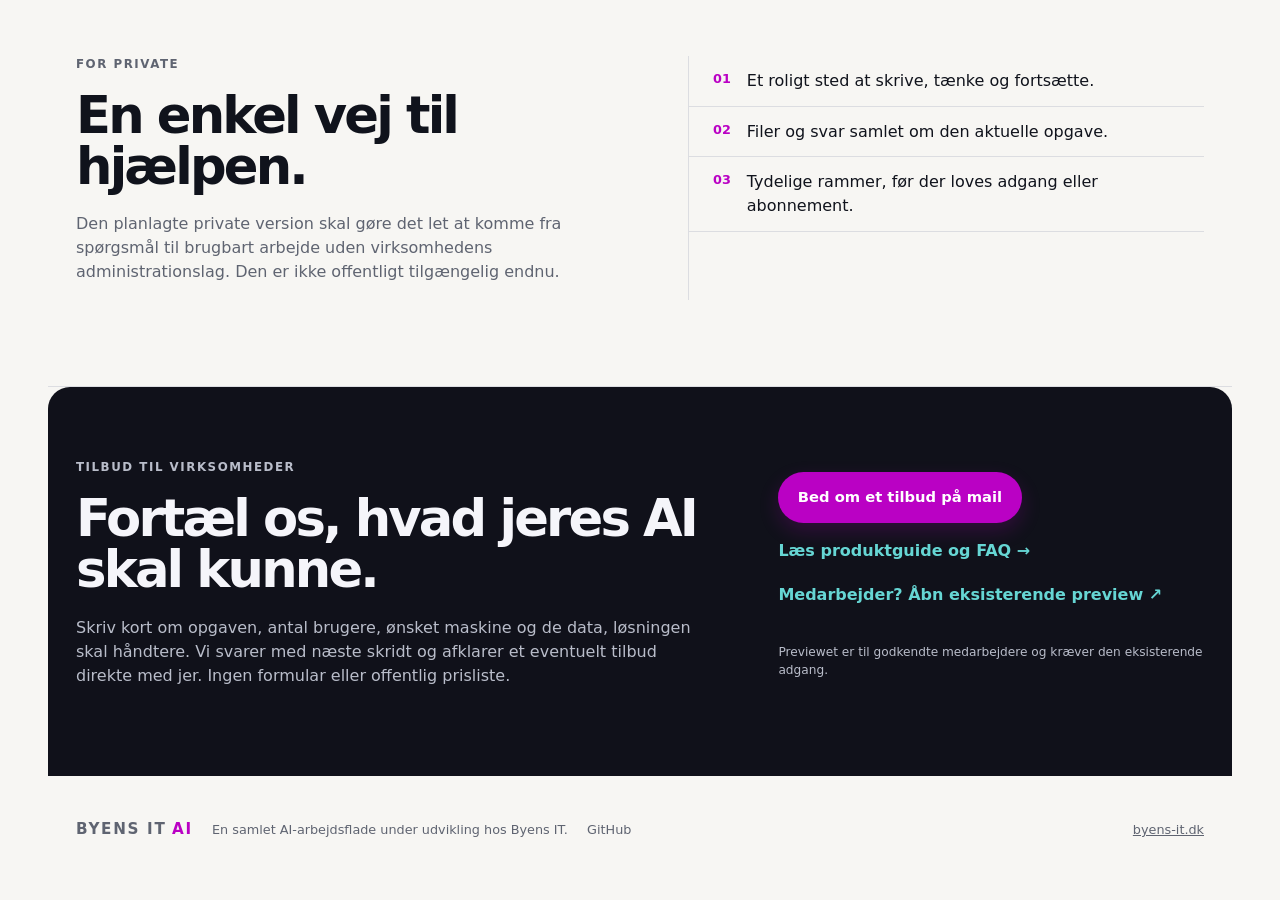
==== commit 69e2e14e: "B2B-side: lokal AI til virksomheder, privat API og tilbud på mail Juridiske sider publiceres efter a" ====
--- a/index.html
+++ b/index.html
@@ -3,8 +3,8 @@
   <head>
     <meta charset="UTF-8">
     <meta name="viewport" content="width=device-width, initial-scale=1.0">
-    <meta name="description" content="Byens IT AI samler chat, filer, viden og coding i én overskuelig arbejdsflade.">
-    <title>Byens IT AI — arbejdsfladen for virksomhedens viden</title>
+    <meta name="description" content="Byens IT AI tilbyder udvalgte virksomheder lokal AI med Chat, Files, Coding og privat API på egen eller dedikeret maskine.">
+    <title>Lokal AI til virksomheder — Byens IT AI</title>
     <link rel="stylesheet" href="styles.css">
     <link rel="stylesheet" href="accessibility.css">
   </head>
@@ -17,7 +17,6 @@
         <a href="#platform">Platformen</a>
         <a href="#for-virksomheder">Virksomheder</a>
         <a href="#for-private">Private</a>
-        <a href="#priser">Priser</a>
         <a href="docs.html">Produktguide</a>
       </nav>
       <a class="header-action" href="#kontakt">Tal med os</a>
@@ -26,14 +25,14 @@
     <main id="indhold">
       <section id="top" class="hero section-wrap">
         <div class="hero-copy">
-          <p class="eyebrow"><span></span> Én arbejdsflade. Klarere arbejde.</p>
-          <h1>AI, der kan følge arbejdet hele vejen.</h1>
-          <p class="lede">Byens IT AI samler samtaler, filer, fælles viden og coding i en rolig arbejdsflade. Du vælger opgaven — ikke fire forskellige systemer.</p>
+          <p class="eyebrow"><span></span> Chat, Files, Coding og privat API</p>
+          <h1>Lokal AI til virksomhedens fortrolige arbejde.</h1>
+          <p class="lede">Saml arbejdet på egen eller dedikeret maskine. I den private konfiguration behandles indhold af en lokal AI-model uden at blive sendt til eksterne AI-udbydere.</p>
           <div class="hero-actions">
-            <a class="button primary" href="#kontakt">Book en produktgennemgang</a>
+            <a class="button primary" href="#kontakt">Bed om et tilbud</a>
             <a class="button secondary" href="#platform">Se platformen <span aria-hidden="true">↓</span></a>
           </div>
-          <p class="availability"><strong>Status:</strong> Byens IT bruger platformen i intern pilot. Virksomhedsforløb og en enkel privat version planlægges — offentlig adgang er ikke åben endnu.</p>
+          <p class="availability"><strong>Status:</strong> Byens IT bruger platformen i intern pilot. Vi giver tilbud til udvalgte erhvervskunder; offentlig adgang er ikke åben.</p>
         </div>
         <div class="workspace-illustration" aria-label="Illustration af Byens IT AI arbejdsfladen" role="img">
           <div class="window-bar"><span></span><span></span><span></span><b>Byens IT AI</b><i>● Arbejdsrum</i></div>
@@ -63,15 +62,39 @@
       <section class="flow-band"><div class="section-wrap"><p class="eyebrow">Sådan hænger det sammen</p><div class="flow"><div><b>1</b><strong>Start med opgaven</strong><p>Skriv, upload eller åbn et arbejdsrum.</p></div><span aria-hidden="true">→</span><div><b>2</b><strong>Brug det, du har adgang til</strong><p>Vælg de filer og kilder, der hører til opgaven.</p></div><span aria-hidden="true">→</span><div><b>3</b><strong>Fortsæt med et spor</strong><p>Bevar overblikket, også når opgaven bliver større.</p></div></div></div></section>
 
       <section id="for-virksomheder" class="audience section-wrap">
-        <div class="audience-copy"><p class="eyebrow">For virksomheder</p><h2>AI skal passe til jeres arbejde — ikke omvendt.</h2><p>Byens IT AI er udviklet til teams, der vil samle adgang til AI, dokumenter og udviklingsarbejde uden at gøre medarbejderne til platformadministratorer.</p><ul><li>Arbejd med roller, arbejdsrum og adgang som en del af løsningen.</li><li>Vælg en driftsform, der passer til virksomhedens krav og arbejdsgange.</li><li>Start med en afgrænset opgave og udvid, når brugen giver mening.</li></ul><a class="text-link" href="#kontakt">Drøft et virksomhedsforløb <span aria-hidden="true">→</span></a></div>
-        <aside class="deployment-card"><p class="card-label">Drift og data</p><h3>Bygget til et bevidst valg</h3><dl><div><dt>Adgang</dt><dd>Skal følge brugere og arbejdsrum.</dd></div><div><dt>Data</dt><dd>Skal behandles ud fra den valgte løsning og jeres aftale.</dd></div><div><dt>Udrulning</dt><dd>Kan planlægges som et administreret forløb med Byens IT.</dd></div></dl><p class="small-print">Vi lover ikke en bestemt driftsform eller dataløsning før behov, ansvar og leverance er aftalt.</p></aside>
+        <div class="audience-copy">
+          <p class="eyebrow">Til virksomheder</p>
+          <h2>Lokal AI til arbejde, der ikke skal sendes til en ekstern AI-udbyder.</h2>
+          <p>Til teams med fortrolige dokumenter, kode eller brugerdata. Vi afgrænser en privat installation sammen med jer, før et tilbud gives.</p>
+          <h3>Det får I</h3>
+          <ul>
+            <li><strong>Chat</strong> til spørgsmål, udkast og analyse.</li>
+            <li><strong>Files</strong> til arbejdsfiler og adgang efter brugere og roller.</li>
+            <li><strong>Coding-agent</strong> til at undersøge, ændre og teste kode i et godkendt arbejdsområde.</li>
+            <li><strong>Privat API</strong> med særskilte appnøgler, så egne apps kan bruge den aftalte lokale modelrute.</li>
+          </ul>
+          <p>Bygger I apps til sårbare unge, afgrænser vi databrug og modelrute med jer. I godkender selv appens faglige indhold, modeladfærd og eskalationsvej før brug.</p>
+          <h3>Fra maskine til første login</h3>
+          <p>Byens IT klargør maskine, kundekonfiguration og installationspakke. Derefter installerer teknikeren pakken med én kommando og kontrollerer første login på kundens maskine. Installationsforløbet er beskrevet i vores runbook.</p>
+          <h3>Det leverer Byens IT</h3>
+          <p>Vi aftaler opsætning, drift, krypteret backup med gendannelseskontrol og support til den konkrete installation. Adgang, ansvar og serviceniveau fastlægges i tilbuddet.</p>
+          <a class="text-link" href="#kontakt">Bed om et tilbud <span aria-hidden="true">→</span></a>
+        </div>
+        <aside class="deployment-card">
+          <p class="card-label">Drift og data</p>
+          <h3>Egen eller dedikeret maskine</h3>
+          <dl>
+            <div><dt>AI-behandling</dt><dd>Prompts og svar behandles af en lokal model på jeres egen maskine eller en dedikeret maskine, som Byens IT driver.</dd></div>
+            <div><dt>AI-rute</dt><dd>Den private konfiguration sender ikke indhold til eksterne AI-udbydere. En ekstern rute kræver særskilt, udtrykkeligt tilvalg.</dd></div>
+            <div><dt>Øvrige tjenester</dt><dd>Login, transport og backup afhænger af den aftalte opsætning og kan bruge underleverandører. Det gennemgår vi før installation.</dd></div>
+          </dl>
+          <p class="small-print">Produktet er i pilot hos Byens IT. Tilbud gives til udvalgte erhvervskunder efter en konkret afklaring.</p>
+        </aside>
       </section>
 
       <section id="for-private" class="consumer section-wrap"><div><p class="eyebrow">For private</p><h2>En enkel vej til hjælpen.</h2><p>Den planlagte private version skal gøre det let at komme fra spørgsmål til brugbart arbejde uden virksomhedens administrationslag. Den er ikke offentligt tilgængelig endnu.</p></div><div class="consumer-points"><div><b>01</b><p>Et roligt sted at skrive, tænke og fortsætte.</p></div><div><b>02</b><p>Filer og svar samlet om den aktuelle opgave.</p></div><div><b>03</b><p>Tydelige rammer, før der loves adgang eller abonnement.</p></div></div></section>
 
-      <section id="priser" class="pricing section-wrap"><div class="section-intro"><p class="eyebrow">Priser og forløb</p><h2>Pris efter behov og forbrug.</h2><p>Der er endnu ingen offentlig prisliste. Et forløb skal passe til den måde, platformen faktisk skal bruges på.</p></div><div class="price-grid"><article><p class="card-label">Privat</p><h3>Enkel adgang</h3><p>Planlagt til den enkelte bruger med et overskueligt produkt og klare grænser.</p><span>Offentlig tilgængelighed planlægges</span></article><article><p class="card-label">Team</p><h3>Fælles arbejdsrum</h3><p>Til virksomheder, der vil afprøve konkrete arbejdsgange med deres team.</p><span>Afgrænses i et forløb</span></article><article><p class="card-label">Virksomhed</p><h3>Administreret løsning</h3><p>Til organisationer med behov for valg om brugere, data, integration og drift.</p><span>Tilpasses behov og aftale</span></article></div></section>
-
-      <section id="kontakt" class="contact section-wrap"><div><p class="eyebrow">Næste skridt</p><h2>Har I en opgave, der fortjener en bedre arbejdsflade?</h2><p>Fortæl Byens IT, hvad I vil gøre lettere. Vi kan starte med en produktgennemgang og afklare, om et pilotforløb giver mening.</p></div><div class="contact-actions"><a class="button primary" href="https://www.byens-it.dk/kontakt/">Kontakt Byens IT</a><a class="text-link" href="docs.html">Læs produktguide og FAQ <span aria-hidden="true">→</span></a><a class="text-link" href="https://ai.byens-it.dk/v2/" rel="noreferrer">Medarbejder? Åbn eksisterende preview <span aria-hidden="true">↗</span></a><p>Previewet er til godkendte medarbejdere og kræver den eksisterende adgang.</p></div></section>
+      <section id="kontakt" class="contact section-wrap"><div><p class="eyebrow">Tilbud til virksomheder</p><h2>Fortæl os, hvad jeres AI skal kunne.</h2><p>Skriv kort om opgaven, antal brugere, ønsket maskine og de data, løsningen skal håndtere. Vi svarer med næste skridt og afklarer et eventuelt tilbud direkte med jer. Ingen formular eller offentlig prisliste.</p></div><div class="contact-actions"><a class="button primary" href="mailto:kontakt@byens-it.dk?subject=Tilbud%20p%C3%A5%20lokal%20AI%20til%20virksomhed">Bed om et tilbud på mail</a><a class="text-link" href="docs.html">Læs produktguide og FAQ <span aria-hidden="true">→</span></a><a class="text-link" href="https://ai.byens-it.dk/v2/" rel="noreferrer">Medarbejder? Åbn eksisterende preview <span aria-hidden="true">↗</span></a><p>Previewet er til godkendte medarbejdere og kræver den eksisterende adgang.</p></div></section>
     </main>
     <footer><a class="brand" href="#top"><span>BYENS IT</span><b>AI</b></a><p>En samlet AI-arbejdsflade under udvikling hos Byens IT.</p><a href="https://github.com/byensitmagnus/byens-it-ai-platform">GitHub</a><a href="https://byens-it.dk">byens-it.dk</a></footer>
     <script src="app.js"></script>
--- a/styles.css
+++ b/styles.css
@@ -1,4 +1,6 @@
-:root{--ink:#10131c;--paper:#f7f6f3;--panel:#fff;--muted:#5f6471;--line:#dcdde1;--night:#10111a;--night-soft:#1a1c29;--magenta:#ba01c4;--cyan:#66d6d4;--radius:22px;--shadow:0 24px 65px rgba(19,20,31,.12)}*{box-sizing:border-box}html{scroll-behavior:smooth}body{margin:0;background:var(--paper);color:var(--ink);font-family:Inter,ui-sans-serif,system-ui,-apple-system,BlinkMacSystemFont,"Segoe UI",sans-serif;line-height:1.5}a{color:inherit;text-decoration:none}a:focus-visible,button:focus-visible{outline:3px solid var(--magenta);outline-offset:4px}.skip-link{position:fixed;top:-5rem;left:1rem;background:#fff;padding:.7rem 1rem;z-index:10}.skip-link:focus{top:1rem}.site-header{height:76px;display:flex;align-items:center;gap:2rem;max-width:1240px;margin:auto;padding:0 28px}.brand{font-size:.95rem;letter-spacing:.11em;font-weight:800;white-space:nowrap}.brand b{color:var(--magenta);margin-left:.35rem}nav{display:flex;gap:1.5rem;margin-left:auto;font-size:.9rem;font-weight:650}nav a{color:#3e4350}nav a:hover,.text-link:hover{color:var(--magenta)}.header-action{border:1px solid var(--ink);border-radius:99px;padding:.55rem 1rem;font-size:.86rem;font-weight:700}.menu-toggle{display:none}.section-wrap{max-width:1184px;margin:0 auto;padding-left:28px;padding-right:28px}.hero{display:grid;grid-template-columns:minmax(0,.88fr) minmax(400px,1.12fr);gap:4.5rem;align-items:center;padding-top:82px;padding-bottom:94px}.eyebrow,.card-label{font-size:.74rem;font-weight:800;letter-spacing:.13em;text-transform:uppercase;color:var(--magenta);margin:0 0 1rem}.eyebrow span{display:inline-block;background:var(--magenta);width:8px;height:8px;border-radius:50%;margin-right:.55rem}h1,h2,h3,p{margin-top:0}h1{font-size:clamp(3rem,5.5vw,5.6rem);line-height:.96;letter-spacing:-.065em;margin-bottom:1.65rem}h2{font-size:clamp(2.25rem,4vw,3.8rem);line-height:1;letter-spacing:-.055em;margin-bottom:1.25rem}h3{font-size:1.25rem;letter-spacing:-.03em}.lede{font-size:1.16rem;max-width:38rem;color:var(--muted)}.hero-actions{display:flex;gap:.8rem;align-items:center;margin:2rem 0}.button{display:inline-flex;align-items:center;justify-content:center;gap:.6rem;border-radius:99px;padding:.83rem 1.15rem;font-weight:750;font-size:.92rem;border:1px solid transparent}.button.primary{background:var(--magenta);color:#fff;box-shadow:0 8px 20px rgba(186,1,196,.2)}.button.primary:hover{background:#9700a0}.button.secondary{border-color:#c4c6cd;background:#fff}.availability{font-size:.83rem;color:var(--muted);max-width:39rem}.workspace-illustration{background:var(--night);border-radius:var(--radius);padding:10px;box-shadow:var(--shadow);color:#e9eaf0;transform:rotate(1deg)}.window-bar{height:42px;display:flex;align-items:center;gap:6px;padding:0 10px;color:#9da1b4;font-size:.72rem}.window-bar span{width:8px;height:8px;border-radius:50%;background:#44485b}.window-bar b{margin-left:.6rem;color:#ececf2}.window-bar i{font-style:normal;margin-left:auto;font-size:.67rem;color:var(--cyan)}.workspace-body{display:grid;grid-template-columns:116px 1fr;min-height:330px;background:linear-gradient(120deg,#191b28,#11121a);border-radius:13px;overflow:hidden}.workspace-body aside{padding:1.15rem .75rem;border-right:1px solid #303346;display:flex;flex-direction:column;gap:.7rem;font-size:.68rem;color:#a9adbd}.workspace-body aside strong{font-size:1rem;color:#fff;margin-bottom:.7rem}.workspace-body aside a{padding:.45rem;border-radius:6px}.workspace-body aside .active{background:#3b2740;color:#fff}.workspace-body aside small{margin-top:auto;font-size:.59rem}.conversation{padding:1.3rem;display:flex;flex-direction:column;gap:.85rem;font-size:.78rem}.prompt{align-self:flex-end;max-width:74%;background:#303342;border-radius:12px 12px 3px 12px;padding:.75rem;color:#fff;margin:0}.answer{display:flex;gap:.65rem;max-width:83%}.answer span{width:24px;height:24px;flex:none;display:grid;place-items:center;background:var(--magenta);border-radius:7px;font-size:.64rem;font-weight:800}.answer p{margin:0;padding-top:.18rem}.sources{display:flex;flex-wrap:wrap;gap:.45rem;font-size:.64rem;color:#b7baca}.sources b{width:100%;color:#8f94a7}.sources a{border:1px solid #494d60;border-radius:99px;padding:.3rem .5rem}.composer{margin-top:auto;border:1px solid #484b5d;border-radius:10px;padding:.65rem;color:#8f94a7}.composer b{float:right;color:#fff}.illustration-label{font-size:.65rem;color:#a8abb9;margin:.75rem .35rem .15rem}.platform{padding-top:88px;padding-bottom:100px}.section-intro{max-width:630px}.section-intro>p:last-child{color:var(--muted);font-size:1.05rem}.capability-grid{display:grid;grid-template-columns:repeat(4,1fr);gap:1px;background:var(--line);border:1px solid var(--line);border-radius:var(--radius);overflow:hidden;margin-top:3rem}.capability-grid article{background:var(--panel);padding:1.7rem;min-height:230px}.capability-grid p,.audience-copy>p,.consumer p,.contact p{color:var(--muted)}.capability-icon{display:grid;place-items:center;width:38px;height:38px;border-radius:10px;background:#f7eafb;color:var(--magenta);font-weight:800}.flow-band{background:var(--night);color:#f6f6fa;padding:76px 0}.flow{display:grid;grid-template-columns:1fr auto 1fr auto 1fr;gap:1.5rem;align-items:center}.flow div{padding:1.25rem 0}.flow b{display:block;color:var(--cyan);font-size:.8rem;margin-bottom:1rem}.flow strong{font-size:1.14rem}.flow p{color:#b9bdca;font-size:.9rem}.flow>span{color:var(--magenta);font-size:1.5rem}.audience{padding-top:110px;padding-bottom:110px;display:grid;grid-template-columns:1.15fr .85fr;gap:5rem;align-items:center}.audience-copy ul{padding-left:1.1rem;margin:1.6rem 0 1.7rem}.audience-copy li{padding:.35rem 0}.text-link{font-weight:800;color:var(--magenta)}.deployment-card{background:#eeece7;border-radius:var(--radius);padding:2rem}.deployment-card h3{font-size:1.75rem;margin-bottom:1.5rem}.deployment-card dl{margin:0}.deployment-card dl div{border-top:1px solid #c9c6bf;padding:1rem 0}.deployment-card dt{font-weight:800}.deployment-card dd{margin:.25rem 0 0;color:var(--muted)}.small-print{font-size:.76rem;color:var(--muted)}.consumer{border-top:1px solid var(--line);border-bottom:1px solid var(--line);padding-top:86px;padding-bottom:86px;display:grid;grid-template-columns:1fr 1fr;gap:6rem}.consumer-points{border-left:1px solid var(--line)}.consumer-points div{display:flex;gap:1rem;padding:.8rem 0 .8rem 1.5rem;border-bottom:1px solid var(--line)}.consumer-points b{color:var(--magenta);font-size:.8rem}.consumer-points p{margin:0;color:var(--ink)}.pricing{padding-top:105px;padding-bottom:110px}.price-grid{display:grid;grid-template-columns:repeat(3,1fr);gap:1rem;margin-top:3rem}.price-grid article{background:#fff;border:1px solid var(--line);border-radius:16px;padding:1.7rem;min-height:224px;display:flex;flex-direction:column}.price-grid h3{font-size:1.55rem}.price-grid p:not(.card-label){color:var(--muted)}.price-grid span{font-size:.77rem;font-weight:750;margin-top:auto;color:#444957}.contact{background:var(--night);border-radius:var(--radius) var(--radius) 0 0;color:#f5f5fa;padding-top:72px;padding-bottom:72px;display:grid;grid-template-columns:1.2fr .8fr;gap:4rem}.contact p{color:#b9bdca}.contact .button{margin-bottom:1rem}.contact-actions{align-self:center}.contact-actions .text-link{display:block;color:var(--cyan)}.contact-actions p{font-size:.76rem;margin-top:1rem}footer{max-width:1184px;margin:auto;padding:2rem 28px 3rem;display:flex;gap:1.2rem;align-items:center;color:var(--muted);font-size:.8rem}footer p{margin:0}footer>a:last-child{margin-left:auto;text-decoration:underline}@media(max-width:850px){.site-header{height:66px;padding:0 20px;gap:1rem;position:relative}.menu-toggle{display:block;margin-left:auto;background:transparent;border:1px solid #c5c6ce;border-radius:99px;padding:.45rem .8rem;font:inherit;font-size:.82rem}nav{display:none;position:absolute;left:20px;right:20px;top:58px;padding:1rem;background:#fff;border:1px solid var(--line);border-radius:14px;box-shadow:var(--shadow);z-index:4;flex-direction:column;gap:.8rem}nav.open{display:flex}.header-action{display:none}.section-wrap{padding-left:20px;padding-right:20px}.hero{grid-template-columns:1fr;gap:2.3rem;padding-top:56px;padding-bottom:65px}.workspace-illustration{transform:none}.capability-grid{grid-template-columns:repeat(2,1fr)}.audience,.consumer,.contact{grid-template-columns:1fr;gap:2.5rem}.flow{grid-template-columns:1fr;gap:.2rem}.flow>span{transform:rotate(90deg);margin-left:1rem}.consumer-points{border-left:0;border-top:1px solid var(--line)}.consumer-points div{padding-left:0}.contact{margin-left:0;margin-right:0;border-radius:0;padding-left:20px;padding-right:20px}.price-grid{grid-template-columns:1fr}.workspace-body{min-height:300px}}@media(max-width:430px){h1{font-size:3.1rem}.hero-actions{flex-direction:column;align-items:stretch}.button{min-height:46px}.capability-grid{grid-template-columns:1fr}.workspace-body{grid-template-columns:82px 1fr}.workspace-body aside{font-size:.58rem;padding:.9rem .45rem}.conversation{padding:1rem;font-size:.68rem}.flow-band{padding:58px 0}footer{flex-wrap:wrap;padding-left:20px;padding-right:20px}footer>a:last-child{margin-left:0}}
+:root{--ink:#10131c;--paper:#f7f6f3;--panel:#fff;--muted:#5f6471;--line:#dcdde1;--night:#10111a;--night-soft:#1a1c29;--magenta:#ba01c4;--cyan:#66d6d4;--radius:22px;--shadow:0 24px 65px rgba(19,20,31,.12)}*{box-sizing:border-box}html{scroll-behavior:smooth}body{margin:0;background:var(--paper);color:var(--ink);font-family:Inter,ui-sans-serif,system-ui,-apple-system,BlinkMacSystemFont,"Segoe UI",sans-serif;line-height:1.5}a{color:inherit;text-decoration:none}a:focus-visible,button:focus-visible{outline:3px solid var(--magenta);outline-offset:4px}.skip-link{position:fixed;top:-5rem;left:1rem;background:#fff;padding:.7rem 1rem;z-index:10}.skip-link:focus{top:1rem}.site-header{height:76px;display:flex;align-items:center;gap:2rem;max-width:1240px;margin:auto;padding:0 28px}.brand{font-size:.95rem;letter-spacing:.11em;font-weight:800;white-space:nowrap}.brand b{color:var(--magenta);margin-left:.35rem}nav{display:flex;gap:1.5rem;margin-left:auto;font-size:.9rem;font-weight:650}nav a{color:#3e4350}nav a:hover,.text-link:hover{color:var(--magenta)}.header-action{border:1px solid var(--ink);border-radius:99px;padding:.55rem 1rem;font-size:.86rem;font-weight:700}.menu-toggle{display:none}.section-wrap{max-width:1184px;margin:0 auto;padding-left:28px;padding-right:28px}.hero{display:grid;grid-template-columns:minmax(0,.88fr) minmax(400px,1.12fr);gap:4.5rem;align-items:center;padding-top:82px;padding-bottom:94px}.eyebrow,.card-label{font-size:.74rem;font-weight:800;letter-spacing:.13em;text-transform:uppercase;color:var(--magenta);margin:0 0 1rem}.eyebrow span{display:inline-block;background:var(--magenta);width:8px;height:8px;border-radius:50%;margin-right:.55rem}h1,h2,h3,p{margin-top:0}h1{font-size:clamp(3rem,5.5vw,5.6rem);line-height:.96;letter-spacing:-.065em;margin-bottom:1.65rem}h2{font-size:clamp(2.25rem,4vw,3.8rem);line-height:1;letter-spacing:-.055em;margin-bottom:1.25rem}h3{font-size:1.25rem;letter-spacing:-.03em}.lede{font-size:1.16rem;max-width:38rem;color:var(--muted)}.hero-actions{display:flex;gap:.8rem;align-items:center;margin:2rem 0}.button{display:inline-flex;align-items:center;justify-content:center;gap:.6rem;border-radius:99px;padding:.83rem 1.15rem;font-weight:750;font-size:.92rem;border:1px solid transparent}.button.primary{background:var(--magenta);color:#fff;box-shadow:0 8px 20px rgba(186,1,196,.2)}.button.primary:hover{background:#9700a0}.button.secondary{border-color:#c4c6cd;background:#fff}.availability{font-size:.83rem;color:var(--muted);max-width:39rem}.workspace-illustration{background:var(--night);border-radius:var(--radius);padding:10px;box-shadow:var(--shadow);color:#e9eaf0;transform:rotate(1deg)}.window-bar{height:42px;display:flex;align-items:center;gap:6px;padding:0 10px;color:#9da1b4;font-size:.72rem}.window-bar span{width:8px;height:8px;border-radius:50%;background:#44485b}.window-bar b{margin-left:.6rem;color:#ececf2}.window-bar i{font-style:normal;margin-left:auto;font-size:.67rem;color:var(--cyan)}.workspace-body{display:grid;grid-template-columns:116px 1fr;min-height:330px;background:linear-gradient(120deg,#191b28,#11121a);border-radius:13px;overflow:hidden}.workspace-body aside{padding:1.15rem .75rem;border-right:1px solid #303346;display:flex;flex-direction:column;gap:.7rem;font-size:.68rem;color:#a9adbd}.workspace-body aside strong{font-size:1rem;color:#fff;margin-bottom:.7rem}.workspace-body aside a{padding:.45rem;border-radius:6px}.workspace-body aside .active{background:#3b2740;color:#fff}.workspace-body aside small{margin-top:auto;font-size:.59rem}.conversation{padding:1.3rem;display:flex;flex-direction:column;gap:.85rem;font-size:.78rem}.prompt{align-self:flex-end;max-width:74%;background:#303342;border-radius:12px 12px 3px 12px;padding:.75rem;color:#fff;margin:0}.answer{display:flex;gap:.65rem;max-width:83%}.answer span{width:24px;height:24px;flex:none;display:grid;place-items:center;background:var(--magenta);border-radius:7px;font-size:.64rem;font-weight:800}.answer p{margin:0;padding-top:.18rem}.sources{display:flex;flex-wrap:wrap;gap:.45rem;font-size:.64rem;color:#b7baca}.sources b{width:100%;color:#8f94a7}.sources a{border:1px solid #494d60;border-radius:99px;padding:.3rem .5rem}.composer{margin-top:auto;border:1px solid #484b5d;border-radius:10px;padding:.65rem;color:#8f94a7}.composer b{float:right;color:#fff}.illustration-label{font-size:.65rem;color:#a8abb9;margin:.75rem .35rem .15rem}.platform{padding-top:88px;padding-bottom:100px}.section-intro{max-width:630px}.section-intro>p:last-child{color:var(--muted);font-size:1.05rem}.capability-grid{display:grid;grid-template-columns:repeat(4,1fr);gap:1px;background:var(--line);border:1px solid var(--line);border-radius:var(--radius);overflow:hidden;margin-top:3rem}.capability-grid article{background:var(--panel);padding:1.7rem;min-height:230px}.capability-grid p,.audience-copy>p,.consumer p,.contact p{color:var(--muted)}.capability-icon{display:grid;place-items:center;width:38px;height:38px;border-radius:10px;background:#f7eafb;color:var(--magenta);font-weight:800}.flow-band{background:var(--night);color:#f6f6fa;padding:76px 0}.flow{display:grid;grid-template-columns:1fr auto 1fr auto 1fr;gap:1.5rem;align-items:center}.flow div{padding:1.25rem 0}.flow b{display:block;color:var(--cyan);font-size:.8rem;margin-bottom:1rem}.flow strong{font-size:1.14rem}.flow p{color:#b9bdca;font-size:.9rem}.flow>span{color:var(--magenta);font-size:1.5rem}.audience{padding-top:110px;padding-bottom:110px;display:grid;grid-template-columns:1.15fr .85fr;gap:5rem;align-items:center}.audience-copy ul{padding-left:1.1rem;margin:1.6rem 0 1.7rem}.audience-copy li{padding:.35rem 0}.text-link{font-weight:800;color:var(--magenta)}.deployment-card{background:#eeece7;border-radius:var(--radius);padding:2rem}.deployment-card h3{font-size:1.75rem;margin-bottom:1.5rem}.deployment-card dl{margin:0}.deployment-card dl div{border-top:1px solid #c9c6bf;padding:1rem 0}.deployment-card dt{font-weight:800}.deployment-card dd{margin:.25rem 0 0;color:var(--muted)}.small-print{font-size:.76rem;color:var(--muted)}.consumer{border-top:1px solid var(--line);border-bottom:1px solid var(--line);padding-top:86px;padding-bottom:86px;display:grid;grid-template-columns:1fr 1fr;gap:6rem}.consumer-points{border-left:1px solid var(--line)}.consumer-points div{display:flex;gap:1rem;padding:.8rem 0 .8rem 1.5rem;border-bottom:1px solid var(--line)}.consumer-points b{color:var(--magenta);font-size:.8rem}.consumer-points p{margin:0;color:var(--ink)}.contact{background:var(--night);border-radius:var(--radius) var(--radius) 0 0;color:#f5f5fa;padding-top:72px;padding-bottom:72px;display:grid;grid-template-columns:1.2fr .8fr;gap:4rem}.contact p{color:#b9bdca}.contact .button{margin-bottom:1rem}.contact-actions{align-self:center}.contact-actions .text-link{display:block;color:var(--cyan)}.contact-actions p{font-size:.76rem;margin-top:1rem}footer{max-width:1184px;margin:auto;padding:2rem 28px 3rem;display:flex;gap:1.2rem;align-items:center;color:var(--muted);font-size:.8rem}footer p{margin:0}footer>a:last-child{margin-left:auto;text-decoration:underline}@media(max-width:850px){.site-header{height:66px;padding:0 20px;gap:1rem;position:relative}.menu-toggle{display:block;margin-left:auto;background:transparent;border:1px solid #c5c6ce;border-radius:99px;padding:.45rem .8rem;font:inherit;font-size:.82rem}nav{display:none;position:absolute;left:20px;right:20px;top:58px;padding:1rem;background:#fff;border:1px solid var(--line);border-radius:14px;box-shadow:var(--shadow);z-index:4;flex-direction:column;gap:.8rem}nav.open{display:flex}.header-action{display:none}.section-wrap{padding-left:20px;padding-right:20px}.hero{grid-template-columns:1fr;gap:2.3rem;padding-top:56px;padding-bottom:65px}.workspace-illustration{transform:none}.capability-grid{grid-template-columns:repeat(2,1fr)}.audience,.consumer,.contact{grid-template-columns:1fr;gap:2.5rem}.flow{grid-template-columns:1fr;gap:.2rem}.flow>span{transform:rotate(90deg);margin-left:1rem}.consumer-points{border-left:0;border-top:1px solid var(--line)}.consumer-points div{padding-left:0}.contact{margin-left:0;margin-right:0;border-radius:0;padding-left:20px;padding-right:20px}.workspace-body{min-height:300px}}@media(max-width:430px){h1{font-size:3.1rem}.hero-actions{flex-direction:column;align-items:stretch}.button{min-height:46px}.capability-grid{grid-template-columns:1fr}.workspace-body{grid-template-columns:82px 1fr}.workspace-body aside{font-size:.58rem;padding:.9rem .45rem}.conversation{padding:1rem;font-size:.68rem}.flow-band{padding:58px 0}footer{flex-wrap:wrap;padding-left:20px;padding-right:20px}footer>a:last-child{margin-left:0}}
 .docs-hero{max-width:790px;padding-top:74px;padding-bottom:62px}.docs-hero .lede{max-width:680px}.docs-grid{display:grid;grid-template-columns:minmax(0,1fr) 290px;gap:4rem;padding-bottom:92px}.docs-main{display:grid;gap:2.7rem}.docs-main section{border-top:1px solid var(--line);padding-top:1.8rem}.docs-main h2{font-size:clamp(1.8rem,3vw,2.7rem);letter-spacing:-.045em}.docs-main p,.docs-main li,.docs-main dd{color:var(--muted)}.docs-main ul{padding-left:1.2rem}.docs-main li{padding:.3rem 0}.docs-sidebar{align-self:start;position:sticky;top:1rem;padding:1.4rem;border:1px solid var(--line);border-radius:16px;background:#fff}.docs-sidebar h2{font-size:1.05rem;letter-spacing:-.02em}.docs-sidebar a{display:block;padding:.35rem 0;color:#414653;font-size:.9rem}.docs-sidebar a:hover{color:var(--magenta)}.docs-facts{display:grid;grid-template-columns:repeat(2,minmax(0,1fr));gap:1px;background:var(--line);border:1px solid var(--line);border-radius:14px;overflow:hidden}.docs-facts div{padding:1.15rem;background:#fff}.docs-facts dt{font-size:.75rem;font-weight:800;text-transform:uppercase;letter-spacing:.09em;color:var(--magenta)}.docs-facts dd{margin:.4rem 0 0}.faq{display:grid;gap:.7rem}.faq details{border:1px solid var(--line);border-radius:12px;background:#fff;padding:0 1rem}.faq summary{min-height:52px;display:flex;align-items:center;cursor:pointer;font-weight:750}.faq details p{padding-bottom:1rem;margin:0}.status-note{border-left:4px solid var(--magenta);padding:1rem 1.1rem;background:#faeffb;color:#3f2842}.status-note p{margin:0;color:#3f2842}.back-link{font-size:.9rem;font-weight:800;color:var(--magenta)}
 @media(max-width:850px){.no-js .menu-toggle{display:none}.no-js nav{display:flex;position:static;margin-left:auto;padding:0;border:0;border-radius:0;box-shadow:none;background:transparent;flex-direction:row;gap:.75rem;font-size:.78rem}.docs-grid{grid-template-columns:1fr;gap:2.5rem}.docs-sidebar{position:static;order:-1}}@media(max-width:430px){.docs-facts{grid-template-columns:1fr}}
 @media(max-width:850px){.no-js .site-header{height:auto;min-height:66px;flex-wrap:wrap;padding-block:10px}.no-js nav{position:static;order:3;width:100%;margin-left:0;padding:.25rem 0;flex-direction:column;gap:.55rem}}
+.audience-copy h3{margin:1.8rem 0 .45rem}.audience-copy p{color:var(--muted)}.footer-links{display:flex;flex-wrap:wrap;gap:.35rem 1rem}.footer-links a{text-decoration:underline}.legal-content{max-width:900px;padding-top:64px;padding-bottom:96px}.table-scroll{overflow-x:auto;margin:1rem 0}.legal-content h1{font-size:clamp(2.5rem,5vw,4.3rem);line-height:1.05;margin-top:2rem}.legal-content h2{font-size:clamp(1.7rem,3vw,2.3rem);margin-top:2.5rem}.legal-content p,.legal-content li{max-width:75ch}.legal-content a:not(.back-link){text-decoration:underline}.legal-content table{border-collapse:collapse;width:100%;min-width:620px;margin:1.5rem 0}.legal-content th,.legal-content td{border:1px solid var(--line);padding:.7rem;text-align:left;vertical-align:top}.legal-content th{background:#eeece7}.legal-content .status-note{margin-top:2rem}
+@media(max-width:850px){footer{flex-wrap:wrap}.footer-links{width:100%}.legal-content{padding-top:40px;padding-bottom:64px}}
